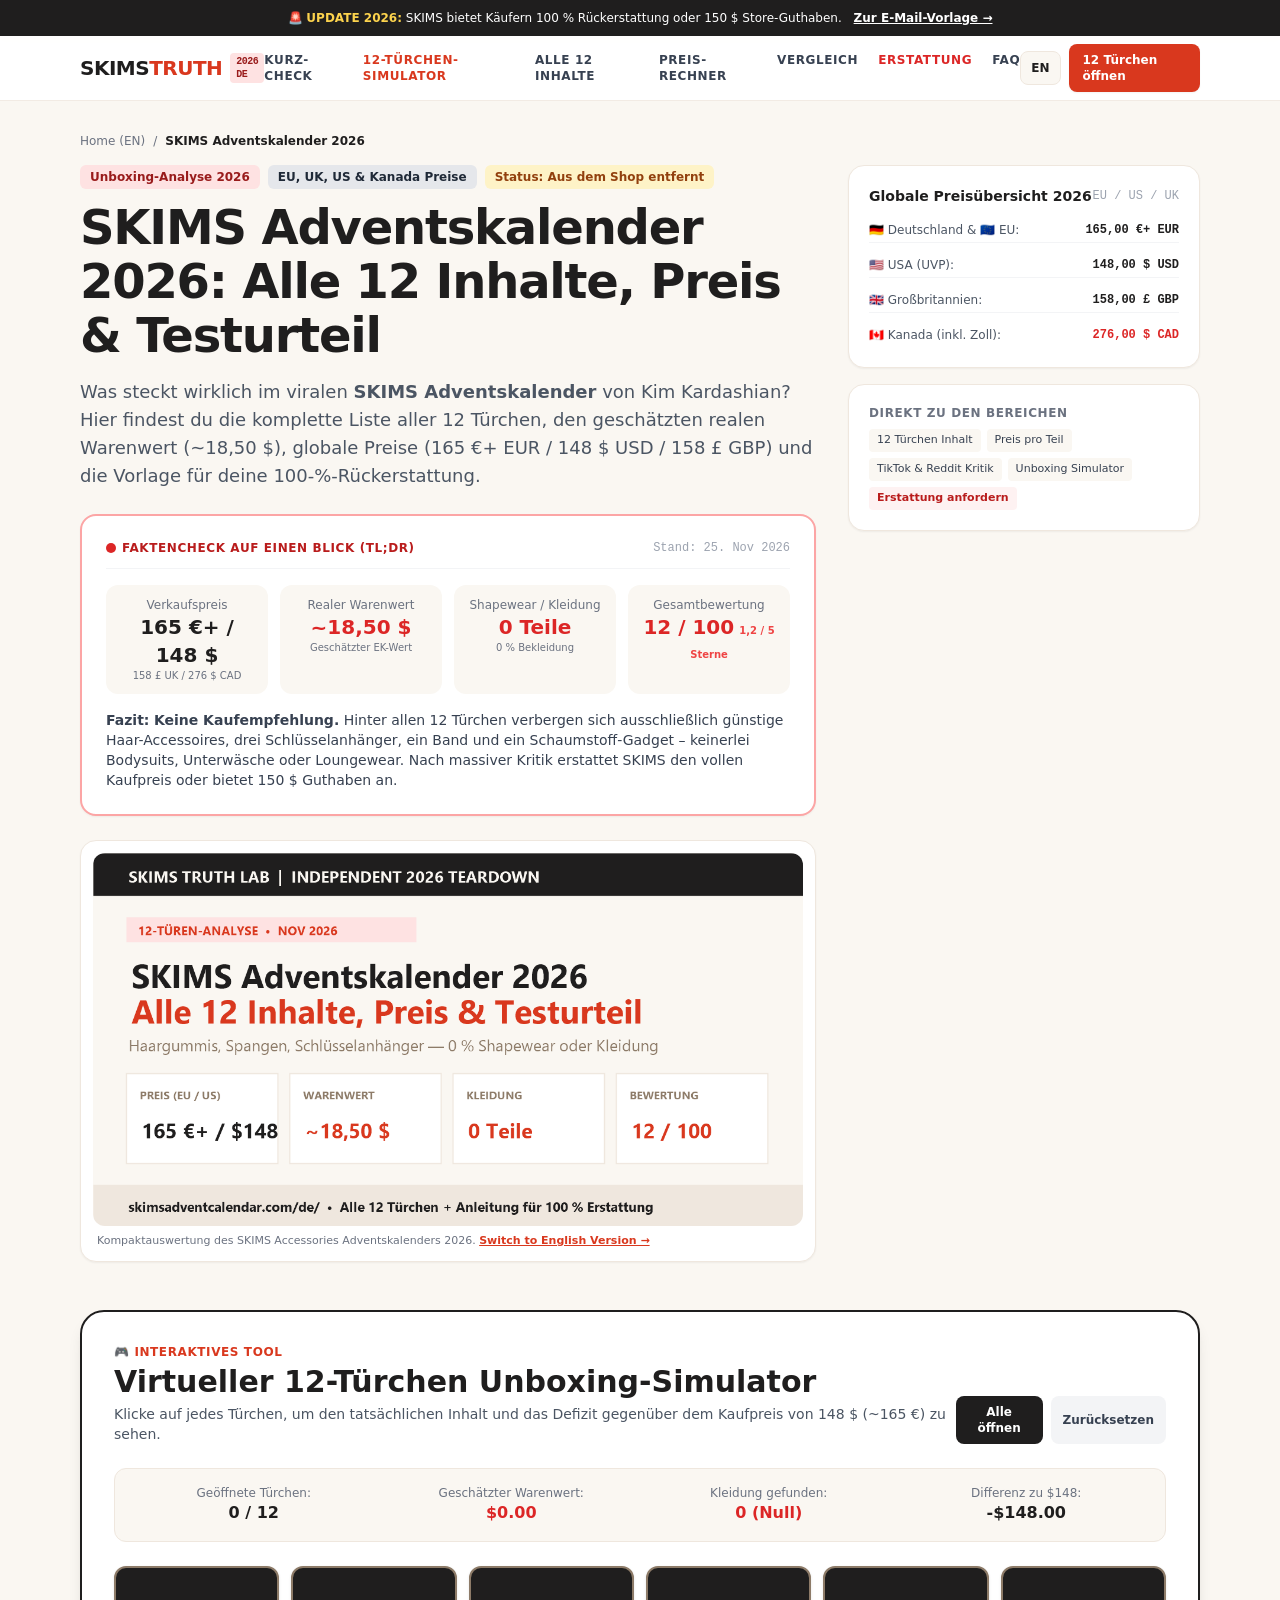
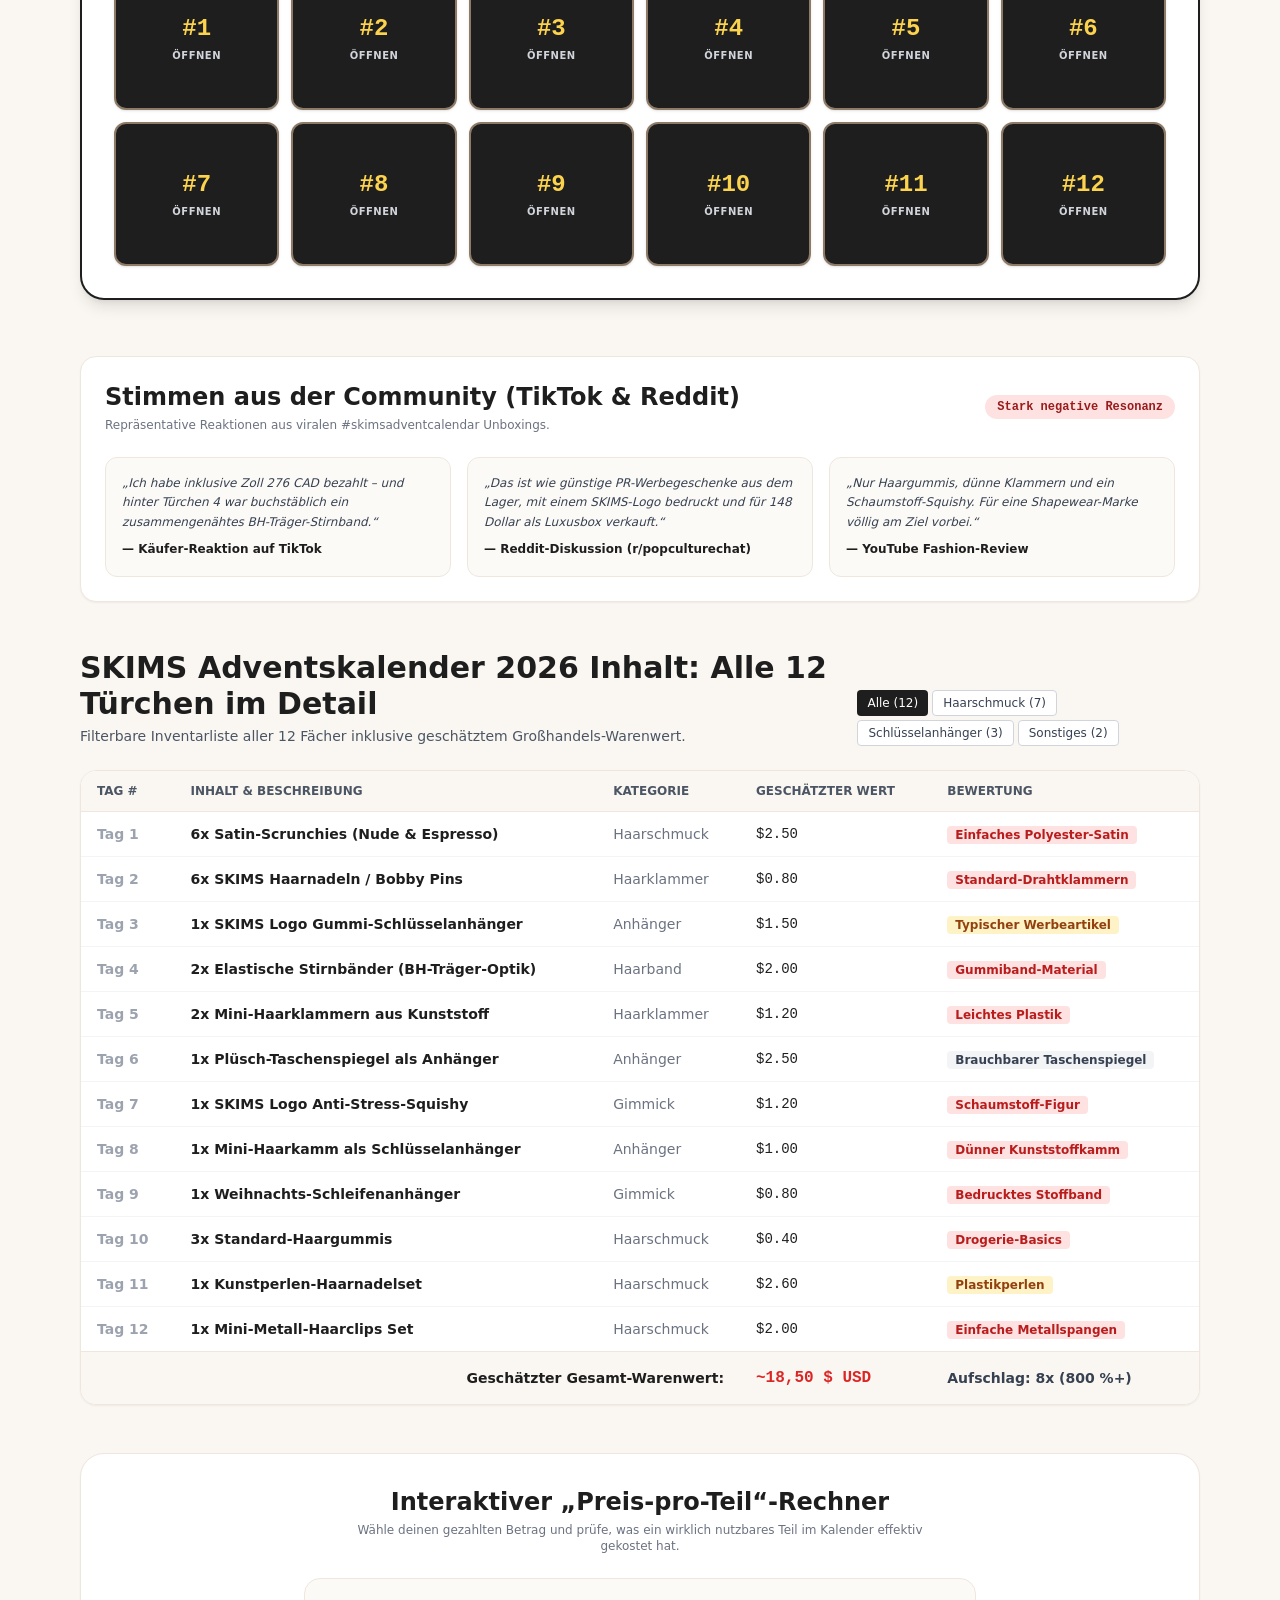
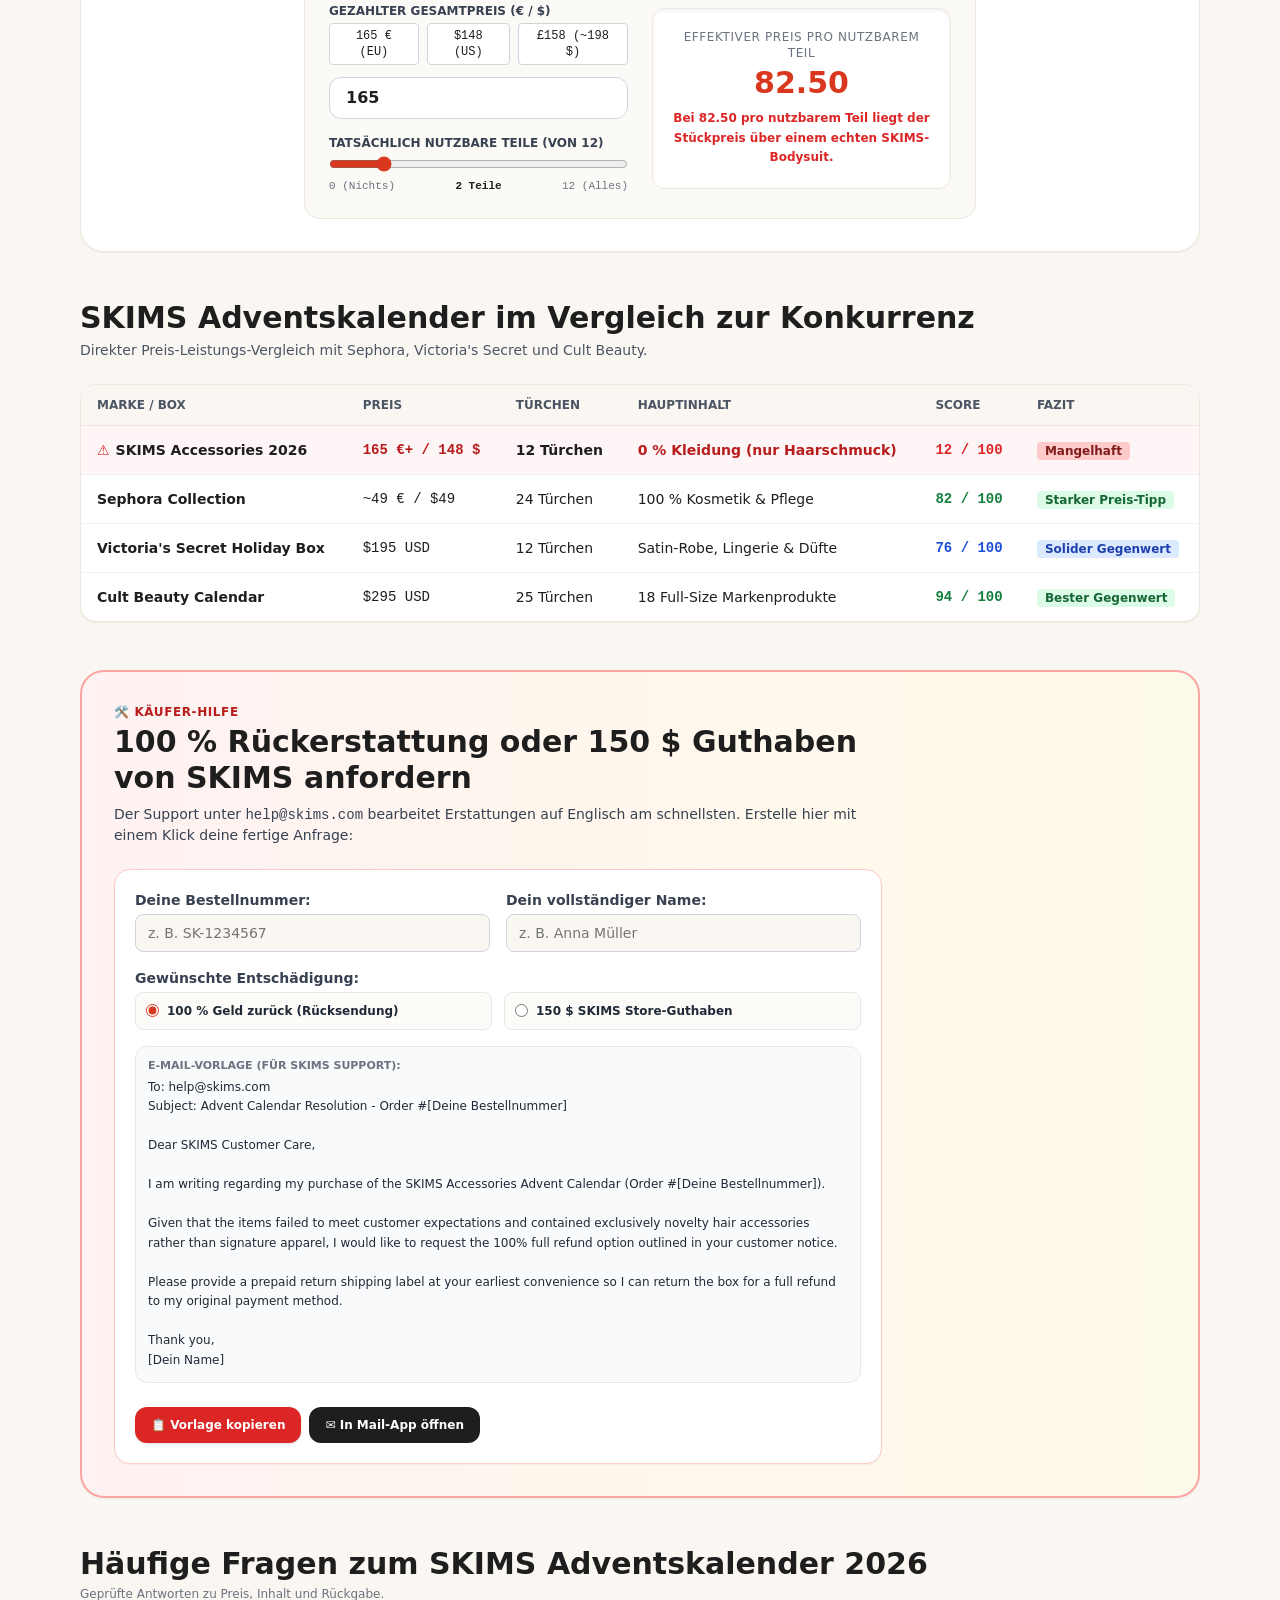
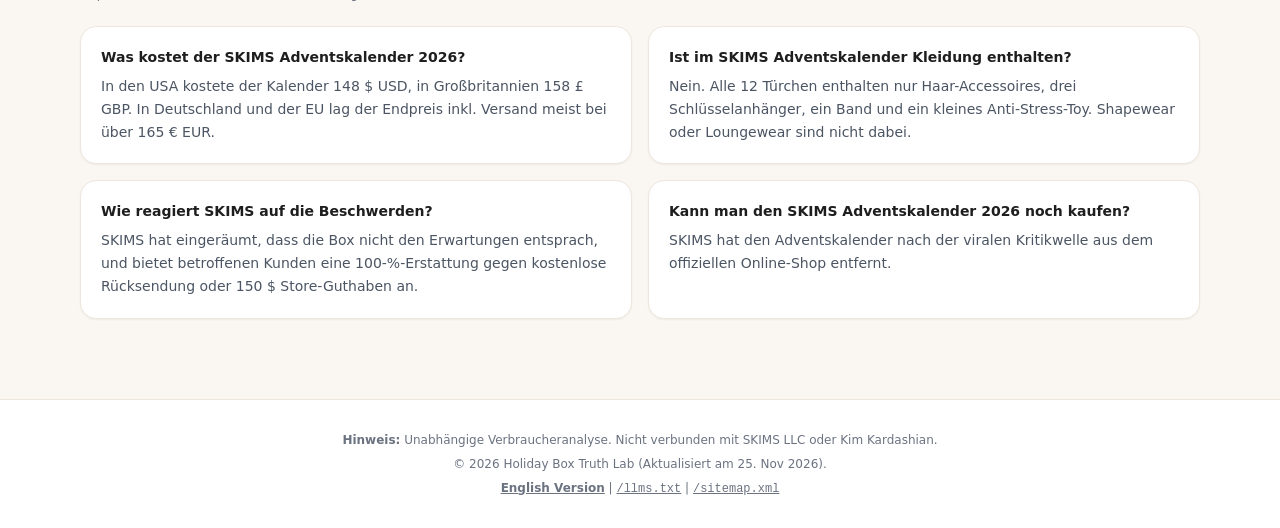
==== de/index.html @ 1bcecde4 "SEO & GEO optimization: add 2026 CTR title, German /de/ page, static CSS and schema" ====
<!DOCTYPE html>
<html lang="de" class="scroll-smooth">
<head>
  <meta charset="UTF-8">
  <meta name="viewport" content="width=device-width, initial-scale=1.0">

  <!-- Analytics Tracking Script (pvuv.ai) -->
  <script defer src="https://www.pvuv.ai/f.js"
          data-site="Tq3h7T8z"
          data-api="https://in.pvuv.ai"></script>

  <!-- Primary Title Optimized for German Queries (skims adventskalender 2026) -->
  <title>SKIMS Adventskalender 2026: Alle 12 Inhalte, Preis &amp; Test</title>

  <!-- SEO Meta Tags (<160 chars) -->
  <meta name="description" content="Was steckt im SKIMS Adventskalender 2026? Alle 12 Türchen im Check (~18,50 $ Warenwert vs. 165 €+ / 148 $ Preis), Kritik-Überblick &amp; Erstattungs-Vorlage.">
  <meta name="keywords" content="SKIMS Adventskalender, SKIMS Adventskalender 2026, SKIMS Advent Kalender, SKIMS Adventskalender Inhalt, SKIMS Adventskalender Preis, SKIMS Adventskalender Bewertung, SKIMS Adventskalender Rückerstattung">
  <meta name="author" content="Holiday Box Truth Lab">
  <link rel="canonical" href="https://www.skimsadventcalendar.com/de/">
  <link rel="alternate" hreflang="de" href="https://www.skimsadventcalendar.com/de/">
  <link rel="alternate" hreflang="en" href="https://www.skimsadventcalendar.com/">
  <link rel="alternate" hreflang="x-default" href="https://www.skimsadventcalendar.com/">

  <!-- Favicon Declaration -->
  <link rel="icon" type="image/svg+xml" href="data:image/svg+xml,<svg xmlns='http://www.w3.org/2000/svg' viewBox='0 0 100 100'><rect width='100' height='100' rx='22' fill='%231F1E1E'/><text x='50%' y='55%' dominant-baseline='middle' text-anchor='middle' font-family='system-ui,-apple-system,sans-serif' font-size='52' font-weight='900' fill='%23FAF7F2'>S</text></svg>">
  <link rel="alternate icon" href="/favicon.ico">

  <!-- Open Graph & Social Cards -->
  <meta property="og:type" content="article">
  <meta property="og:locale" content="de_DE">
  <meta property="og:title" content="SKIMS Adventskalender 2026: Alle 12 Inhalte, Preis &amp; Test">
  <meta property="og:description" content="Alle 12 Türchen im Überblick (~18,50 $ Warenwert vs. 165 €+ Preis), warum es 0 % Shapewear gibt und wie du 100 % Erstattung beantragst.">
  <meta property="og:image" content="https://www.skimsadventcalendar.com/assets/skims-adventskalender-2026-uebersicht.png">
  <meta property="og:image:width" content="1200">
  <meta property="og:image:height" content="630">
  <meta property="og:image:alt" content="SKIMS Adventskalender 2026 Übersicht mit allen 12 Inhalten, Preis und Testurteil">
  <meta property="og:url" content="https://www.skimsadventcalendar.com/de/">
  <meta name="twitter:card" content="summary_large_image">
  <meta name="twitter:title" content="SKIMS Adventskalender 2026: Alle 12 Inhalte, Preis &amp; Test">
  <meta name="twitter:description" content="Alle 12 Türchen enthüllt: 0 Teile Kleidung, ~18,50 $ Warenwert &amp; E-Mail-Vorlage für Erstattung.">
  <meta name="twitter:image" content="https://www.skimsadventcalendar.com/assets/skims-adventskalender-2026-uebersicht.png">

  <!-- Zero-Dependency Static Stylesheet -->
  <link rel="stylesheet" href="/styles.css">

  <!-- Schema.org JSON-LD Structured Data (German) -->
  <script type="application/ld+json">
  {
    "@context": "https://schema.org",
    "@graph": [
      {
        "@type": "WebSite",
        "@id": "https://www.skimsadventcalendar.com/de/#website",
        "url": "https://www.skimsadventcalendar.com/de/",
        "name": "SKIMS Adventskalender 2026 Truth Lab",
        "inLanguage": "de"
      },
      {
        "@type": "BreadcrumbList",
        "@id": "https://www.skimsadventcalendar.com/de/#breadcrumb",
        "itemListElement": [
          {
            "@type": "ListItem",
            "position": 1,
            "name": "Startseite (EN)",
            "item": "https://www.skimsadventcalendar.com/"
          },
          {
            "@type": "ListItem",
            "position": 2,
            "name": "SKIMS Adventskalender 2026"
          }
        ]
      },
      {
        "@type": "Review",
        "@id": "https://www.skimsadventcalendar.com/de/#review",
        "name": "SKIMS Adventskalender 2026 Test: Alle 12 Inhalte und Preise",
        "url": "https://www.skimsadventcalendar.com/de/",
        "inLanguage": "de",
        "datePublished": "2026-11-25",
        "dateModified": "2026-11-25",
        "author": {
          "@type": "Organization",
          "name": "Holiday Box Truth Lab"
        },
        "publisher": {
          "@type": "Organization",
          "name": "Holiday Box Truth Lab"
        },
        "reviewBody": "Der SKIMS Accessories Adventskalender 2026 kostet 165 €+ in Europa (148 $ USD / 158 £ GBP), enthält hinter 12 Türchen jedoch ausschließlich Haargummis, Haarklammern, Schlüsselanhänger und ein Schaumstoff-Gadget mit geschätztem Warenwert von rund 18,50 $. Kleidung oder Shapewear sind nicht enthalten.",
        "reviewRating": {
          "@type": "Rating",
          "ratingValue": "1.2",
          "bestRating": "5",
          "worstRating": "1"
        },
        "itemReviewed": {
          "@type": "Product",
          "name": "SKIMS Holiday Accessories Adventskalender 2026",
          "image": "https://www.skimsadventcalendar.com/assets/skims-adventskalender-2026-uebersicht.png",
          "description": "12-Tage-Adventskalender mit SKIMS Haar-Accessoires, Schlüsselanhängern und Kleinartikeln.",
          "brand": {
            "@type": "Brand",
            "name": "SKIMS"
          }
        },
        "positiveNotes": {
          "@type": "ItemList",
          "itemListElement": [
            { "@type": "ListItem", "position": 1, "name": "Schlichtes SKIMS-Design der Geschenkbox" },
            { "@type": "ListItem", "position": 2, "name": "Kundenservice bietet nach Kritik 100 % Erstattung oder 150 $ Guthaben" }
          ]
        },
        "negativeNotes": {
          "@type": "ItemList",
          "itemListElement": [
            { "@type": "ListItem", "position": 1, "name": "0 Teile Shapewear, Bodysuits oder Loungewear enthalten" },
            { "@type": "ListItem", "position": 2, "name": "Sehr niedriger Warenwert (~18,50 $) im Vergleich zum Preis von 165 €+ / 148 $" }
          ]
        }
      },
      {
        "@type": "FAQPage",
        "mainEntity": [
          {
            "@type": "Question",
            "name": "Was kostet der SKIMS Adventskalender 2026 in Deutschland und Europa?",
            "acceptedAnswer": {
              "@type": "Answer",
              "text": "Der SKIMS Adventskalender kostet in den USA 148 $ USD und in Großbritannien 158 £ GBP. Für Käufer in Deutschland, Österreich und der EU lag der Gesamtpreis inklusive Umrechnung, Versand und Abgaben bei über 165 € EUR."
            }
          },
          {
            "@type": "Question",
            "name": "Was ist im SKIMS Adventskalender 2026 enthalten?",
            "acceptedAnswer": {
              "@type": "Answer",
              "text": "Hinter den 12 Türchen befinden sich 6 Satin-Scrunchies, 6 Haarnadeln, 3 Haargummis, 2 Mini-Haarklammern, 2 elastische Stirnbänder, 3 Schlüsselanhänger (Logo, Kamm, Spiegel), 1 Anti-Stress-Figur, 1 Geschenkband-Anhänger, 1 Perlen-Haarnadelset und 1 Metall-Clip-Set. Kleidung ist nicht enthalten."
            }
          },
          {
            "@type": "Question",
            "name": "Wie hat SKIMS auf die Kritik am Adventskalender reagiert?",
            "acceptedAnswer": {
              "@type": "Answer",
              "text": "Nach heftiger Kritik auf TikTok und Reddit bot der SKIMS-Kundenservice Käufern wahlweise eine vollständige Geld-zurück-Erstattung gegen kostenlose Rücksendung oder einen Store-Gutschein über 150 $ an."
            }
          },
          {
            "@type": "Question",
            "name": "Warum wurde der SKIMS Adventskalender aus dem Shop entfernt?",
            "acceptedAnswer": {
              "@type": "Answer",
              "text": "SKIMS hat den Accessories Adventskalender 2026 nach den negativen Unboxing-Videos und vielen Rücksendeanfragen still aus dem Online-Store genommen."
            }
          }
        ]
      }
    ]
  }
  </script>
</head>
<body class="bg-brand-cream text-brand-charcoal font-sans antialiased selection:bg-brand-nude">

  <!-- Combined Sticky Header Wrapper -->
  <div class="sticky top-0 z-50">
    <aside class="bg-brand-charcoal text-white text-xs py-2.5 px-4 text-center font-medium shadow-md">
      🚨 <strong class="text-amber-300">UPDATE 2026:</strong> SKIMS bietet Käufern 100 % Rückerstattung oder 150 $ Store-Guthaben.
      <a href="#refund-center" class="underline ml-2 text-white hover:text-amber-200 font-bold">Zur E-Mail-Vorlage &rarr;</a>
    </aside>

    <header class="border-b border-brand-nude/80 bg-white/95 backdrop-blur">
      <div class="max-w-6xl mx-auto px-4 h-16 flex items-center justify-between">
        <div class="flex items-center space-x-3">
          <a href="/de/" class="text-xl font-black tracking-tight text-brand-charcoal flex items-center">
            SKIMS<span class="text-brand-accent">TRUTH</span>
            <span class="ml-2 text-[10px] bg-red-100 text-red-800 font-mono font-bold px-1.5 py-0.5 rounded uppercase">2026 DE</span>
          </a>
        </div>

        <nav class="hidden lg:flex space-x-5 text-xs uppercase tracking-wider font-bold text-gray-700">
          <a href="#tldr-summary" class="hover:text-brand-accent transition">Kurz-Check</a>
          <a href="#unboxing-sim" class="hover:text-brand-accent transition text-brand-accent">12-Türchen-Simulator</a>
          <a href="#contents-breakdown" class="hover:text-brand-accent transition">Alle 12 Inhalte</a>
          <a href="#calculator" class="hover:text-brand-accent transition">Preis-Rechner</a>
          <a href="#comparison" class="hover:text-brand-accent transition">Vergleich</a>
          <a href="#refund-center" class="hover:text-brand-accent transition font-extrabold text-red-600">Erstattung</a>
          <a href="#faq" class="hover:text-brand-accent transition">FAQ</a>
        </nav>

        <div class="flex items-center space-x-2">
          <a href="/" hreflang="en" class="bg-brand-cream border border-brand-nude text-brand-charcoal px-2.5 py-2 rounded-lg text-xs font-bold hover:bg-brand-nude transition" title="English Version">
            EN
          </a>
          <a href="#unboxing-sim" class="bg-brand-accent text-white px-3.5 py-2 rounded-lg text-xs font-bold hover:bg-red-700 transition shadow-sm">
            12 Türchen öffnen
          </a>
        </div>
      </div>
    </header>
  </div>

  <main class="max-w-6xl mx-auto px-4 py-8">

    <!-- Breadcrumb -->
    <nav aria-label="Breadcrumb" class="text-xs text-gray-500 mb-4 flex items-center space-x-2">
      <a href="https://www.skimsadventcalendar.com/" class="hover:underline">Home (EN)</a>
      <span>/</span>
      <span class="text-brand-charcoal font-semibold">SKIMS Adventskalender 2026</span>
    </nav>

    <!-- Hero Section -->
    <div class="grid grid-cols-1 lg:grid-cols-12 gap-8 items-start mb-12">
      <div class="lg:col-span-8">

        <div class="flex flex-wrap gap-2 mb-3">
          <span class="bg-red-100 text-red-800 text-xs font-bold px-2.5 py-1 rounded-md">Unboxing-Analyse 2026</span>
          <span class="bg-gray-200 text-gray-800 text-xs font-semibold px-2.5 py-1 rounded-md">EU, UK, US &amp; Kanada Preise</span>
          <span class="bg-amber-100 text-amber-800 text-xs font-semibold px-2.5 py-1 rounded-md">Status: Aus dem Shop entfernt</span>
        </div>

        <h1 class="text-3xl md:text-5xl font-extrabold tracking-tight text-brand-charcoal leading-tight mb-4">
          SKIMS Adventskalender 2026: Alle 12 Inhalte, Preis &amp; Testurteil
        </h1>
        <p class="text-base md:text-lg text-gray-600 leading-relaxed mb-6">
          Was steckt wirklich im viralen <strong>SKIMS Adventskalender</strong> von Kim Kardashian? Hier findest du die komplette Liste aller 12 Türchen, den geschätzten realen Warenwert (~18,50 $), globale Preise (165 €+ EUR / 148 $ USD / 158 £ GBP) und die Vorlage für deine 100-%-Rückerstattung.
        </p>

        <!-- Direct Answer Block -->
        <section id="tldr-summary" class="bg-white border-2 border-red-300 rounded-2xl p-6 shadow-sm mb-6">
          <div class="flex items-center justify-between border-b border-gray-100 pb-3 mb-4">
            <h2 class="text-xs font-black uppercase tracking-wider text-red-700 flex items-center gap-1.5">
              <span class="w-2.5 h-2.5 rounded-full bg-red-600 animate-pulse"></span>
              Faktencheck auf einen Blick (TL;DR)
            </h2>
            <span class="text-xs text-gray-400 font-mono">Stand: 25. Nov 2026</span>
          </div>

          <div class="grid grid-cols-2 sm:grid-cols-4 gap-3 text-center mb-4">
            <div class="p-3 bg-brand-cream rounded-xl">
              <span class="text-xs text-gray-500 block">Verkaufspreis</span>
              <span class="text-lg md:text-xl font-extrabold text-brand-charcoal">165 €+ / 148 $</span>
              <span class="text-[10px] text-gray-500 block">158 £ UK / 276 $ CAD</span>
            </div>
            <div class="p-3 bg-brand-cream rounded-xl">
              <span class="text-xs text-gray-500 block">Realer Warenwert</span>
              <span class="text-lg md:text-xl font-extrabold text-red-600">~18,50 $</span>
              <span class="text-[10px] text-gray-500 block">Geschätzter EK-Wert</span>
            </div>
            <div class="p-3 bg-brand-cream rounded-xl">
              <span class="text-xs text-gray-500 block">Shapewear / Kleidung</span>
              <span class="text-lg md:text-xl font-extrabold text-red-600">0 Teile</span>
              <span class="text-[10px] text-gray-500 block">0 % Bekleidung</span>
            </div>
            <div class="p-3 bg-brand-cream rounded-xl">
              <span class="text-xs text-gray-500 block">Gesamtbewertung</span>
              <span class="text-lg md:text-xl font-extrabold text-red-600">12 / 100</span>
              <span class="text-[10px] text-red-500 font-bold">1,2 / 5 Sterne</span>
            </div>
          </div>

          <p class="text-xs md:text-sm text-gray-700 leading-normal">
            <strong>Fazit:</strong> <strong>Keine Kaufempfehlung.</strong> Hinter allen 12 Türchen verbergen sich ausschließlich günstige Haar-Accessoires, drei Schlüsselanhänger, ein Band und ein Schaumstoff-Gadget – keinerlei Bodysuits, Unterwäsche oder Loungewear. Nach massiver Kritik erstattet SKIMS den vollen Kaufpreis oder bietet 150 $ Guthaben an.
          </p>
        </section>

        <!-- Original Visual Infographic -->
        <figure class="bg-white border border-brand-nude rounded-2xl p-3 shadow-sm">
          <img src="/assets/skims-adventskalender-2026-uebersicht.png"
               width="1200"
               height="630"
               alt="SKIMS Adventskalender 2026 Übersicht: 165 Euro Preis vs 18,50 Dollar Warenwert und 0 Teile Kleidung"
               class="w-full rounded-xl">
          <figcaption class="text-[11px] text-gray-500 mt-2 px-1">
            Kompaktauswertung des SKIMS Accessories Adventskalenders 2026. <a href="/" class="underline font-semibold text-brand-accent">Switch to English Version &rarr;</a>
          </figcaption>
        </figure>
      </div>

      <!-- Sidebar -->
      <aside class="lg:col-span-4 space-y-4">
        <div class="bg-white border border-brand-nude rounded-2xl p-5 shadow-sm">
          <h3 class="font-bold text-sm text-brand-charcoal mb-3 flex items-center justify-between">
            <span>Globale Preisübersicht 2026</span>
            <span class="text-xs font-normal text-gray-400 font-mono">EU / US / UK</span>
          </h3>
          <ul class="text-xs space-y-2.5">
            <li class="flex justify-between items-center py-1 border-b border-gray-100">
              <span class="text-gray-600">🇩🇪 Deutschland &amp; 🇪🇺 EU:</span>
              <span class="font-bold font-mono text-brand-charcoal">165,00 €+ EUR</span>
            </li>
            <li class="flex justify-between items-center py-1 border-b border-gray-100">
              <span class="text-gray-600">🇺🇸 USA (UVP):</span>
              <span class="font-bold font-mono text-brand-charcoal">148,00 $ USD</span>
            </li>
            <li class="flex justify-between items-center py-1 border-b border-gray-100">
              <span class="text-gray-600">🇬🇧 Großbritannien:</span>
              <span class="font-bold font-mono text-brand-charcoal">158,00 £ GBP</span>
            </li>
            <li class="flex justify-between items-center py-1">
              <span class="text-gray-600">🇨🇦 Kanada (inkl. Zoll):</span>
              <span class="font-bold font-mono text-red-600">276,00 $ CAD</span>
            </li>
          </ul>
        </div>

        <div class="bg-white border border-brand-nude rounded-2xl p-5 shadow-sm">
          <h3 class="font-bold text-xs uppercase tracking-wider text-gray-500 mb-2">Direkt zu den Bereichen</h3>
          <div class="flex flex-wrap gap-1.5 text-[11px]">
            <a href="#contents-breakdown" class="bg-brand-cream hover:bg-brand-nude px-2 py-1 rounded text-gray-700 transition">12 Türchen Inhalt</a>
            <a href="#calculator" class="bg-brand-cream hover:bg-brand-nude px-2 py-1 rounded text-gray-700 transition">Preis pro Teil</a>
            <a href="#what-people-say" class="bg-brand-cream hover:bg-brand-nude px-2 py-1 rounded text-gray-700 transition">TikTok &amp; Reddit Kritik</a>
            <a href="#unboxing-sim" class="bg-brand-cream hover:bg-brand-nude px-2 py-1 rounded text-gray-700 transition">Unboxing Simulator</a>
            <a href="#refund-center" class="bg-red-50 text-red-700 hover:bg-red-100 px-2 py-1 rounded font-semibold transition">Erstattung anfordern</a>
          </div>
        </div>
      </aside>
    </div>

    <!-- Interactive Simulator -->
    <section id="unboxing-sim" class="bg-white border-2 border-brand-charcoal rounded-3xl p-6 md:p-8 mb-14 shadow-lg">
      <div class="flex flex-col md:flex-row md:items-end justify-between mb-6">
        <div>
          <span class="text-xs font-extrabold uppercase tracking-wider text-brand-accent block mb-1">🎮 Interaktives Tool</span>
          <h2 class="text-2xl md:text-3xl font-extrabold text-brand-charcoal">
            Virtueller 12-Türchen Unboxing-Simulator
          </h2>
          <p class="text-xs md:text-sm text-gray-600 mt-1">
            Klicke auf jedes Türchen, um den tatsächlichen Inhalt und das Defizit gegenüber dem Kaufpreis von 148 $ (~165 €) zu sehen.
          </p>
        </div>
        <div class="mt-4 md:mt-0 flex gap-2">
          <button type="button" onclick="openAllDoors()" class="bg-brand-charcoal hover:bg-black text-white text-xs font-bold px-3 py-2 rounded-lg transition">
            Alle öffnen
          </button>
          <button type="button" onclick="resetDoors()" class="bg-gray-100 hover:bg-gray-200 text-gray-700 text-xs font-bold px-3 py-2 rounded-lg transition">
            Zurücksetzen
          </button>
        </div>
      </div>

      <div class="grid grid-cols-2 sm:grid-cols-4 gap-3 bg-brand-cream p-4 rounded-xl border border-brand-nude mb-6 text-center text-xs">
        <div>
          <span class="text-gray-500 block">Geöffnete Türchen:</span>
          <span id="doorsCount" class="font-extrabold text-brand-charcoal text-base">0 / 12</span>
        </div>
        <div>
          <span class="text-gray-500 block">Geschätzter Warenwert:</span>
          <span id="revealedValue" class="font-extrabold text-red-600 text-base">$0.00</span>
        </div>
        <div>
          <span class="text-gray-500 block">Kleidung gefunden:</span>
          <span class="font-extrabold text-red-600 text-base">0 (Null)</span>
        </div>
        <div>
          <span class="text-gray-500 block">Differenz zu $148:</span>
          <span id="priceDeficit" class="font-extrabold text-brand-charcoal text-base">-$148.00</span>
        </div>
      </div>

      <div class="grid grid-cols-2 sm:grid-cols-3 md:grid-cols-4 lg:grid-cols-6 gap-3" id="doorsGrid"></div>
    </section>

    <!-- Social Buzz -->
    <section id="what-people-say" class="bg-white border border-brand-nude rounded-2xl p-6 mb-12 shadow-sm">
      <div class="flex flex-col sm:flex-row sm:items-center justify-between mb-6">
        <div>
          <h2 class="text-xl md:text-2xl font-extrabold text-brand-charcoal">
            Stimmen aus der Community (TikTok &amp; Reddit)
          </h2>
          <p class="text-xs text-gray-500 mt-1">Repräsentative Reaktionen aus viralen #skimsadventcalendar Unboxings.</p>
        </div>
        <span class="text-xs font-mono bg-red-100 text-red-800 font-bold px-3 py-1 rounded-full mt-2 sm:mt-0">Stark negative Resonanz</span>
      </div>

      <div class="grid grid-cols-1 md:grid-cols-3 gap-4">
        <blockquote class="bg-brand-cream/60 p-4 rounded-xl border border-brand-nude text-xs leading-relaxed">
          <p class="text-gray-700 italic mb-2">„Ich habe inklusive Zoll 276 CAD bezahlt – und hinter Türchen 4 war buchstäblich ein zusammengenähtes BH-Träger-Stirnband.“</p>
          <cite class="not-italic font-bold text-brand-charcoal block">— Käufer-Reaktion auf TikTok</cite>
        </blockquote>
        <blockquote class="bg-brand-cream/60 p-4 rounded-xl border border-brand-nude text-xs leading-relaxed">
          <p class="text-gray-700 italic mb-2">„Das ist wie günstige PR-Werbegeschenke aus dem Lager, mit einem SKIMS-Logo bedruckt und für 148 Dollar als Luxusbox verkauft.“</p>
          <cite class="not-italic font-bold text-brand-charcoal block">— Reddit-Diskussion (r/popculturechat)</cite>
        </blockquote>
        <blockquote class="bg-brand-cream/60 p-4 rounded-xl border border-brand-nude text-xs leading-relaxed">
          <p class="text-gray-700 italic mb-2">„Nur Haargummis, dünne Klammern und ein Schaumstoff-Squishy. Für eine Shapewear-Marke völlig am Ziel vorbei.“</p>
          <cite class="not-italic font-bold text-brand-charcoal block">— YouTube Fashion-Review</cite>
        </blockquote>
      </div>
    </section>

    <!-- Complete 12-Day Breakdown -->
    <section id="contents-breakdown" class="mb-12">
      <div class="flex flex-col md:flex-row md:items-end justify-between mb-6">
        <div>
          <h2 class="text-2xl md:text-3xl font-extrabold text-brand-charcoal">
            SKIMS Adventskalender 2026 Inhalt: Alle 12 Türchen im Detail
          </h2>
          <p class="text-sm text-gray-600 mt-1">
            Filterbare Inventarliste aller 12 Fächer inklusive geschätztem Großhandels-Warenwert.
          </p>
        </div>
        <div class="mt-4 md:mt-0 flex flex-wrap gap-1 text-xs">
          <button type="button" onclick="filterItems('all', this)" class="category-btn active bg-brand-charcoal text-white px-2.5 py-1 rounded">Alle (12)</button>
          <button type="button" onclick="filterItems('hair', this)" class="category-btn bg-white border border-gray-300 text-gray-700 px-2.5 py-1 rounded">Haarschmuck (7)</button>
          <button type="button" onclick="filterItems('keychain', this)" class="category-btn bg-white border border-gray-300 text-gray-700 px-2.5 py-1 rounded">Schlüsselanhänger (3)</button>
          <button type="button" onclick="filterItems('novelty', this)" class="category-btn bg-white border border-gray-300 text-gray-700 px-2.5 py-1 rounded">Sonstiges (2)</button>
        </div>
      </div>

      <div class="overflow-x-auto bg-white border border-brand-nude rounded-2xl shadow-sm">
        <table class="w-full text-left text-sm" id="contentsTable">
          <thead class="bg-brand-cream text-xs uppercase font-bold text-gray-600 border-b border-brand-nude">
            <tr>
              <th class="py-3 px-4">Tag #</th>
              <th class="py-3 px-4">Inhalt &amp; Beschreibung</th>
              <th class="py-3 px-4">Kategorie</th>
              <th class="py-3 px-4">Geschätzter Wert</th>
              <th class="py-3 px-4">Bewertung</th>
            </tr>
          </thead>
          <tbody class="divide-y divide-gray-100 text-xs md:text-sm" id="tableBody">
            <tr data-category="hair" class="hover:bg-gray-50/50">
              <td class="py-3 px-4 font-bold text-gray-400">Tag 1</td>
              <td class="py-3 px-4 font-semibold text-brand-charcoal">6x Satin-Scrunchies (Nude &amp; Espresso)</td>
              <td class="py-3 px-4 text-gray-500">Haarschmuck</td>
              <td class="py-3 px-4 font-mono font-medium">$2.50</td>
              <td class="py-3 px-4"><span class="bg-red-100 text-red-700 px-2 py-0.5 rounded text-xs font-semibold">Einfaches Polyester-Satin</span></td>
            </tr>
            <tr data-category="hair" class="hover:bg-gray-50/50">
              <td class="py-3 px-4 font-bold text-gray-400">Tag 2</td>
              <td class="py-3 px-4 font-semibold text-brand-charcoal">6x SKIMS Haarnadeln / Bobby Pins</td>
              <td class="py-3 px-4 text-gray-500">Haarklammer</td>
              <td class="py-3 px-4 font-mono font-medium">$0.80</td>
              <td class="py-3 px-4"><span class="bg-red-100 text-red-700 px-2 py-0.5 rounded text-xs font-semibold">Standard-Drahtklammern</span></td>
            </tr>
            <tr data-category="keychain" class="hover:bg-gray-50/50">
              <td class="py-3 px-4 font-bold text-gray-400">Tag 3</td>
              <td class="py-3 px-4 font-semibold text-brand-charcoal">1x SKIMS Logo Gummi-Schlüsselanhänger</td>
              <td class="py-3 px-4 text-gray-500">Anhänger</td>
              <td class="py-3 px-4 font-mono font-medium">$1.50</td>
              <td class="py-3 px-4"><span class="bg-amber-100 text-amber-800 px-2 py-0.5 rounded text-xs font-semibold">Typischer Werbeartikel</span></td>
            </tr>
            <tr data-category="hair" class="hover:bg-gray-50/50">
              <td class="py-3 px-4 font-bold text-gray-400">Tag 4</td>
              <td class="py-3 px-4 font-semibold text-brand-charcoal">2x Elastische Stirnbänder (BH-Träger-Optik)</td>
              <td class="py-3 px-4 text-gray-500">Haarband</td>
              <td class="py-3 px-4 font-mono font-medium">$2.00</td>
              <td class="py-3 px-4"><span class="bg-red-100 text-red-700 px-2 py-0.5 rounded text-xs font-semibold">Gummiband-Material</span></td>
            </tr>
            <tr data-category="hair" class="hover:bg-gray-50/50">
              <td class="py-3 px-4 font-bold text-gray-400">Tag 5</td>
              <td class="py-3 px-4 font-semibold text-brand-charcoal">2x Mini-Haarklammern aus Kunststoff</td>
              <td class="py-3 px-4 text-gray-500">Haarklammer</td>
              <td class="py-3 px-4 font-mono font-medium">$1.20</td>
              <td class="py-3 px-4"><span class="bg-red-100 text-red-700 px-2 py-0.5 rounded text-xs font-semibold">Leichtes Plastik</span></td>
            </tr>
            <tr data-category="keychain" class="hover:bg-gray-50/50">
              <td class="py-3 px-4 font-bold text-gray-400">Tag 6</td>
              <td class="py-3 px-4 font-semibold text-brand-charcoal">1x Plüsch-Taschenspiegel als Anhänger</td>
              <td class="py-3 px-4 text-gray-500">Anhänger</td>
              <td class="py-3 px-4 font-mono font-medium">$2.50</td>
              <td class="py-3 px-4"><span class="bg-gray-100 text-gray-700 px-2 py-0.5 rounded text-xs font-semibold">Brauchbarer Taschenspiegel</span></td>
            </tr>
            <tr data-category="novelty" class="hover:bg-gray-50/50">
              <td class="py-3 px-4 font-bold text-gray-400">Tag 7</td>
              <td class="py-3 px-4 font-semibold text-brand-charcoal">1x SKIMS Logo Anti-Stress-Squishy</td>
              <td class="py-3 px-4 text-gray-500">Gimmick</td>
              <td class="py-3 px-4 font-mono font-medium">$1.20</td>
              <td class="py-3 px-4"><span class="bg-red-100 text-red-700 px-2 py-0.5 rounded text-xs font-semibold">Schaumstoff-Figur</span></td>
            </tr>
            <tr data-category="keychain" class="hover:bg-gray-50/50">
              <td class="py-3 px-4 font-bold text-gray-400">Tag 8</td>
              <td class="py-3 px-4 font-semibold text-brand-charcoal">1x Mini-Haarkamm als Schlüsselanhänger</td>
              <td class="py-3 px-4 text-gray-500">Anhänger</td>
              <td class="py-3 px-4 font-mono font-medium">$1.00</td>
              <td class="py-3 px-4"><span class="bg-red-100 text-red-700 px-2 py-0.5 rounded text-xs font-semibold">Dünner Kunststoffkamm</span></td>
            </tr>
            <tr data-category="novelty" class="hover:bg-gray-50/50">
              <td class="py-3 px-4 font-bold text-gray-400">Tag 9</td>
              <td class="py-3 px-4 font-semibold text-brand-charcoal">1x Weihnachts-Schleifenanhänger</td>
              <td class="py-3 px-4 text-gray-500">Gimmick</td>
              <td class="py-3 px-4 font-mono font-medium">$0.80</td>
              <td class="py-3 px-4"><span class="bg-red-100 text-red-700 px-2 py-0.5 rounded text-xs font-semibold">Bedrucktes Stoffband</span></td>
            </tr>
            <tr data-category="hair" class="hover:bg-gray-50/50">
              <td class="py-3 px-4 font-bold text-gray-400">Tag 10</td>
              <td class="py-3 px-4 font-semibold text-brand-charcoal">3x Standard-Haargummis</td>
              <td class="py-3 px-4 text-gray-500">Haarschmuck</td>
              <td class="py-3 px-4 font-mono font-medium">$0.40</td>
              <td class="py-3 px-4"><span class="bg-red-100 text-red-700 px-2 py-0.5 rounded text-xs font-semibold">Drogerie-Basics</span></td>
            </tr>
            <tr data-category="hair" class="hover:bg-gray-50/50">
              <td class="py-3 px-4 font-bold text-gray-400">Tag 11</td>
              <td class="py-3 px-4 font-semibold text-brand-charcoal">1x Kunstperlen-Haarnadelset</td>
              <td class="py-3 px-4 text-gray-500">Haarschmuck</td>
              <td class="py-3 px-4 font-mono font-medium">$2.60</td>
              <td class="py-3 px-4"><span class="bg-amber-100 text-amber-800 px-2 py-0.5 rounded text-xs font-semibold">Plastikperlen</span></td>
            </tr>
            <tr data-category="hair" class="hover:bg-gray-50/50">
              <td class="py-3 px-4 font-bold text-gray-400">Tag 12</td>
              <td class="py-3 px-4 font-semibold text-brand-charcoal">1x Mini-Metall-Haarclips Set</td>
              <td class="py-3 px-4 text-gray-500">Haarschmuck</td>
              <td class="py-3 px-4 font-mono font-medium">$2.00</td>
              <td class="py-3 px-4"><span class="bg-red-100 text-red-700 px-2 py-0.5 rounded text-xs font-semibold">Einfache Metallspangen</span></td>
            </tr>
          </tbody>
          <tfoot class="bg-brand-cream font-bold border-t border-brand-nude text-xs md:text-sm">
            <tr>
              <td colspan="3" class="py-3.5 px-4 text-right">Geschätzter Gesamt-Warenwert:</td>
              <td class="py-3.5 px-4 font-mono text-red-600 font-extrabold text-base">~18,50 $ USD</td>
              <td class="py-3.5 px-4 text-gray-700">Aufschlag: <strong>8x (800 %+)</strong></td>
            </tr>
          </tfoot>
        </table>
      </div>
    </section>

    <!-- Interactive Calculator -->
    <section id="calculator" class="bg-white border border-brand-nude rounded-3xl p-6 md:p-8 mb-12 shadow-sm">
      <div class="max-w-xl mx-auto text-center mb-6">
        <h2 class="text-2xl font-extrabold text-brand-charcoal">
          Interaktiver „Preis-pro-Teil“-Rechner
        </h2>
        <p class="text-xs text-gray-500 mt-1">
          Wähle deinen gezahlten Betrag und prüfe, was ein wirklich nutzbares Teil im Kalender effektiv gekostet hat.
        </p>
      </div>

      <div class="max-w-2xl mx-auto bg-brand-cream/60 border border-brand-nude rounded-2xl p-6">
        <div class="grid grid-cols-1 md:grid-cols-2 gap-6 items-center">
          <div>
            <label for="inputPrice" class="block text-xs font-bold text-gray-700 uppercase mb-1">Gezahlter Gesamtpreis (€ / $)</label>
            <div class="flex gap-2 mb-3">
              <button type="button" onclick="setPrice(165)" class="text-xs bg-white border border-gray-300 px-2.5 py-1 rounded font-mono hover:bg-gray-100">165 € (EU)</button>
              <button type="button" onclick="setPrice(148)" class="text-xs bg-white border border-gray-300 px-2.5 py-1 rounded font-mono hover:bg-gray-100">$148 (US)</button>
              <button type="button" onclick="setPrice(198)" class="text-xs bg-white border border-gray-300 px-2.5 py-1 rounded font-mono hover:bg-gray-100">£158 (~198 $)</button>
            </div>
            <input type="number" id="inputPrice" value="165" class="w-full bg-white border border-gray-300 rounded-xl px-4 py-2 font-bold text-base text-brand-charcoal focus:outline-none focus:ring-2 focus:ring-brand-mocha">

            <label for="inputUsable" class="block text-xs font-bold text-gray-700 uppercase mt-4 mb-1">Tatsächlich nutzbare Teile (von 12)</label>
            <input type="range" id="inputUsable" min="0" max="12" value="2" class="w-full accent-brand-accent">
            <div class="flex justify-between text-[11px] text-gray-500 font-mono">
              <span>0 (Nichts)</span>
              <span id="usableDisplay" class="font-bold text-brand-charcoal">2 Teile</span>
              <span>12 (Alles)</span>
            </div>
          </div>

          <div class="bg-white rounded-xl p-5 border border-brand-nude shadow-inner text-center">
            <span class="text-xs text-gray-500 uppercase tracking-wider block mb-1">Effektiver Preis pro nutzbarem Teil</span>
            <div id="costPerItem" class="text-3xl font-black text-brand-accent mb-2">82.50</div>
            <p id="calcVerdict" class="text-xs text-red-600 font-semibold leading-relaxed">
              82,50 pro Haargummi ist teurer als ein regulärer SKIMS-Bodysuit im Direktkauf.
            </p>
          </div>
        </div>
      </div>
    </section>

    <!-- Comparison Matrix -->
    <section id="comparison" class="mb-12">
      <div class="mb-6">
        <h2 class="text-2xl md:text-3xl font-extrabold text-brand-charcoal">
          SKIMS Adventskalender im Vergleich zur Konkurrenz
        </h2>
        <p class="text-sm text-gray-600 mt-1">
          Direkter Preis-Leistungs-Vergleich mit Sephora, Victoria's Secret und Cult Beauty.
        </p>
      </div>

      <div class="overflow-x-auto bg-white border border-brand-nude rounded-2xl shadow-sm">
        <table class="w-full text-left text-xs md:text-sm">
          <thead class="bg-brand-cream uppercase text-xs font-bold text-gray-600 border-b border-brand-nude">
            <tr>
              <th class="py-3 px-4">Marke / Box</th>
              <th class="py-3 px-4">Preis</th>
              <th class="py-3 px-4">Türchen</th>
              <th class="py-3 px-4">Hauptinhalt</th>
              <th class="py-3 px-4">Score</th>
              <th class="py-3 px-4">Fazit</th>
            </tr>
          </thead>
          <tbody class="divide-y divide-gray-100">
            <tr class="bg-red-50/70 font-semibold">
              <td class="py-3.5 px-4 text-brand-charcoal font-bold flex items-center gap-1.5">
                <span class="text-red-600">⚠️</span> SKIMS Accessories 2026
              </td>
              <td class="py-3.5 px-4 font-mono text-red-700">165 €+ / 148 $</td>
              <td class="py-3.5 px-4">12 Türchen</td>
              <td class="py-3.5 px-4 text-red-700">0 % Kleidung (nur Haarschmuck)</td>
              <td class="py-3.5 px-4 font-mono font-black text-red-600">12 / 100</td>
              <td class="py-3.5 px-4"><span class="bg-red-200 text-red-900 px-2 py-0.5 rounded text-xs font-bold">Mangelhaft</span></td>
            </tr>
            <tr class="hover:bg-gray-50/50">
              <td class="py-3.5 px-4 font-semibold text-brand-charcoal">Sephora Collection</td>
              <td class="py-3.5 px-4 font-mono">~49 € / $49</td>
              <td class="py-3.5 px-4">24 Türchen</td>
              <td class="py-3.5 px-4">100 % Kosmetik &amp; Pflege</td>
              <td class="py-3.5 px-4 font-mono font-bold text-green-700">82 / 100</td>
              <td class="py-3.5 px-4"><span class="bg-green-100 text-green-800 px-2 py-0.5 rounded text-xs font-semibold">Starker Preis-Tipp</span></td>
            </tr>
            <tr class="hover:bg-gray-50/50">
              <td class="py-3.5 px-4 font-semibold text-brand-charcoal">Victoria's Secret Holiday Box</td>
              <td class="py-3.5 px-4 font-mono">$195 USD</td>
              <td class="py-3.5 px-4">12 Türchen</td>
              <td class="py-3.5 px-4">Satin-Robe, Lingerie &amp; Düfte</td>
              <td class="py-3.5 px-4 font-mono font-bold text-blue-700">76 / 100</td>
              <td class="py-3.5 px-4"><span class="bg-blue-100 text-blue-800 px-2 py-0.5 rounded text-xs font-semibold">Solider Gegenwert</span></td>
            </tr>
            <tr class="hover:bg-gray-50/50">
              <td class="py-3.5 px-4 font-semibold text-brand-charcoal">Cult Beauty Calendar</td>
              <td class="py-3.5 px-4 font-mono">$295 USD</td>
              <td class="py-3.5 px-4">25 Türchen</td>
              <td class="py-3.5 px-4">18 Full-Size Markenprodukte</td>
              <td class="py-3.5 px-4 font-mono font-bold text-green-700">94 / 100</td>
              <td class="py-3.5 px-4"><span class="bg-green-100 text-green-800 px-2 py-0.5 rounded text-xs font-bold">Bester Gegenwert</span></td>
            </tr>
          </tbody>
        </table>
      </div>
    </section>

    <!-- Refund Center -->
    <section id="refund-center" class="bg-gradient-to-r from-red-50 via-orange-50 to-amber-50 border-2 border-red-300 rounded-3xl p-6 md:p-8 mb-12 shadow-sm">
      <div class="max-w-3xl">
        <span class="text-xs font-black uppercase tracking-wider text-red-700 block mb-1">🛠️ Käufer-Hilfe</span>
        <h2 class="text-2xl md:text-3xl font-extrabold text-brand-charcoal mb-2">
          100 % Rückerstattung oder 150 $ Guthaben von SKIMS anfordern
        </h2>
        <p class="text-xs md:text-sm text-gray-700 mb-6">
          Der Support unter <code>help@skims.com</code> bearbeitet Erstattungen auf Englisch am schnellsten. Erstelle hier mit einem Klick deine fertige Anfrage:
        </p>

        <div class="bg-white p-5 rounded-2xl border border-red-200 shadow-sm space-y-4 text-xs md:text-sm">
          <div class="grid grid-cols-1 md:grid-cols-2 gap-4">
            <div>
              <label for="orderNum" class="block font-bold text-gray-700 mb-1">Deine Bestellnummer:</label>
              <input type="text" id="orderNum" placeholder="z. B. SK-1234567" class="w-full bg-brand-cream border border-gray-300 rounded-lg px-3 py-2 text-sm focus:outline-none focus:ring-2 focus:ring-brand-accent">
            </div>
            <div>
              <label for="customerName" class="block font-bold text-gray-700 mb-1">Dein vollständiger Name:</label>
              <input type="text" id="customerName" placeholder="z. B. Anna Müller" class="w-full bg-brand-cream border border-gray-300 rounded-lg px-3 py-2 text-sm focus:outline-none focus:ring-2 focus:ring-brand-accent">
            </div>
          </div>

          <div>
            <span class="block font-bold text-gray-700 mb-1">Gewünschte Entschädigung:</span>
            <div class="grid grid-cols-1 sm:grid-cols-2 gap-3">
              <label class="flex items-center gap-2 p-2.5 border rounded-lg cursor-pointer bg-brand-cream/50 hover:bg-brand-cream">
                <input type="radio" name="compChoice" value="refund" checked class="accent-brand-accent">
                <span class="text-xs font-semibold text-gray-800">100 % Geld zurück (Rücksendung)</span>
              </label>
              <label class="flex items-center gap-2 p-2.5 border rounded-lg cursor-pointer bg-brand-cream/50 hover:bg-brand-cream">
                <input type="radio" name="compChoice" value="credit" class="accent-brand-accent">
                <span class="text-xs font-semibold text-gray-800">150 $ SKIMS Store-Guthaben</span>
              </label>
            </div>
          </div>

          <div class="bg-gray-50 p-3 rounded-xl border border-gray-200">
            <span class="text-[11px] font-bold text-gray-500 uppercase block mb-1">E-Mail-Vorlage (für SKIMS Support):</span>
            <pre id="emailPreview" class="text-xs text-gray-800 whitespace-pre-wrap font-sans leading-relaxed"></pre>
          </div>

          <div class="flex flex-wrap gap-2 pt-2">
            <button type="button" onclick="copyEmailTemplate()" class="bg-red-600 hover:bg-red-700 text-white font-bold px-4 py-2.5 rounded-xl text-xs transition flex items-center gap-1.5 shadow">
              <span>📋 Vorlage kopieren</span>
            </button>
            <a id="mailtoLink" href="mailto:help@skims.com" class="bg-brand-charcoal hover:bg-black text-white font-bold px-4 py-2.5 rounded-xl text-xs transition flex items-center gap-1.5">
              <span>✉️ In Mail-App öffnen</span>
            </a>
          </div>
        </div>
      </div>
    </section>

    <!-- FAQ Section -->
    <section id="faq" class="mb-12">
      <div class="mb-6">
        <h2 class="text-2xl md:text-3xl font-extrabold text-brand-charcoal">
          Häufige Fragen zum SKIMS Adventskalender 2026
        </h2>
        <p class="text-xs text-gray-500 mt-1">Geprüfte Antworten zu Preis, Inhalt und Rückgabe.</p>
      </div>

      <div class="grid grid-cols-1 md:grid-cols-2 gap-4 text-xs md:text-sm">
        <div class="bg-white border border-brand-nude rounded-2xl p-5 shadow-sm">
          <h3 class="font-bold text-brand-charcoal mb-2">Was kostet der SKIMS Adventskalender 2026?</h3>
          <p class="text-gray-600 leading-relaxed">
            In den USA kostete der Kalender 148 $ USD, in Großbritannien 158 £ GBP. In Deutschland und der EU lag der Endpreis inkl. Versand meist bei über 165 € EUR.
          </p>
        </div>

        <div class="bg-white border border-brand-nude rounded-2xl p-5 shadow-sm">
          <h3 class="font-bold text-brand-charcoal mb-2">Ist im SKIMS Adventskalender Kleidung enthalten?</h3>
          <p class="text-gray-600 leading-relaxed">
            Nein. Alle 12 Türchen enthalten nur Haar-Accessoires, drei Schlüsselanhänger, ein Band und ein kleines Anti-Stress-Toy. Shapewear oder Loungewear sind nicht dabei.
          </p>
        </div>

        <div class="bg-white border border-brand-nude rounded-2xl p-5 shadow-sm">
          <h3 class="font-bold text-brand-charcoal mb-2">Wie reagiert SKIMS auf die Beschwerden?</h3>
          <p class="text-gray-600 leading-relaxed">
            SKIMS hat eingeräumt, dass die Box nicht den Erwartungen entsprach, und bietet betroffenen Kunden eine 100-%-Erstattung gegen kostenlose Rücksendung oder 150 $ Store-Guthaben an.
          </p>
        </div>

        <div class="bg-white border border-brand-nude rounded-2xl p-5 shadow-sm">
          <h3 class="font-bold text-brand-charcoal mb-2">Kann man den SKIMS Adventskalender 2026 noch kaufen?</h3>
          <p class="text-gray-600 leading-relaxed">
            SKIMS hat den Adventskalender nach der viralen Kritikwelle aus dem offiziellen Online-Shop entfernt.
          </p>
        </div>
      </div>
    </section>

  </main>

  <!-- Toast Notification -->
  <div id="toast" class="fixed bottom-5 right-5 bg-brand-charcoal text-white text-xs px-4 py-3 rounded-xl shadow-2xl transform translate-y-20 opacity-0 transition duration-300 z-50 flex items-center gap-2">
    <span>✅</span> <span id="toastMsg">Vorlage in die Zwischenablage kopiert!</span>
  </div>

  <!-- Footer -->
  <footer class="bg-white border-t border-brand-nude py-8 text-center text-xs text-gray-500">
    <div class="max-w-6xl mx-auto px-4 space-y-2">
      <p><strong>Hinweis:</strong> Unabhängige Verbraucheranalyse. Nicht verbunden mit SKIMS LLC oder Kim Kardashian.</p>
      <p>&copy; 2026 Holiday Box Truth Lab (Aktualisiert am 25. Nov 2026).</p>
      <p>
        <a href="/" class="underline hover:text-brand-charcoal font-semibold">English Version</a> |
        <a href="/llms.txt" class="underline hover:text-brand-charcoal font-mono">/llms.txt</a> |
        <a href="/sitemap.xml" class="underline hover:text-brand-charcoal font-mono">/sitemap.xml</a>
      </p>
    </div>
  </footer>

  <script>
    const doorsData = [
      { day: 1, name: "6x Satin-Scrunchies", cost: 2.50, tag: "Polyester-Satin" },
      { day: 2, name: "6x SKIMS Haarnadeln", cost: 0.80, tag: "Drahtklammern" },
      { day: 3, name: "SKIMS Logo-Anhänger", cost: 1.50, tag: "Gummi-Anhänger" },
      { day: 4, name: "2x Stirnbänder", cost: 2.00, tag: "BH-Träger-Band" },
      { day: 5, name: "2x Mini-Haarklammern", cost: 1.20, tag: "Plastikclips" },
      { day: 6, name: "Plüsch-Spiegel-Anhänger", cost: 2.50, tag: "Taschenspiegel" },
      { day: 7, name: "SKIMS Squishy-Figur", cost: 1.20, tag: "Schaumstoff-Toy" },
      { day: 8, name: "Mini-Kamm-Anhänger", cost: 1.00, tag: "Plastikkamm" },
      { day: 9, name: "Geschenkband-Anhänger", cost: 0.80, tag: "Stoffband" },
      { day: 10, name: "3x Haargummis", cost: 0.40, tag: "Standard-Elastik" },
      { day: 11, name: "Kunstperlen-Nadeln", cost: 2.60, tag: "Plastikperlen" },
      { day: 12, name: "Metall-Clip-Set", cost: 2.00, tag: "Metallspangen" }
    ];

    let openedDoors = new Set();
    const doorsGrid = document.getElementById('doorsGrid');

    function renderDoors() {
      doorsGrid.innerHTML = doorsData.map(item => `
        <div class="door-card h-36 cursor-pointer select-none ${openedDoors.has(item.day) ? 'opened' : ''}" onclick="toggleDoor(${item.day})">
          <div class="door-inner w-full h-full relative">
            <div class="door-front absolute inset-0 bg-brand-charcoal text-brand-cream border-2 border-brand-mocha rounded-xl flex flex-col items-center justify-center p-2 shadow hover:bg-black transition">
              <span class="text-2xl font-black font-mono text-amber-300">#${item.day}</span>
              <span class="text-[10px] uppercase font-bold tracking-wider text-gray-300 mt-1">Öffnen</span>
            </div>
            <div class="door-back absolute inset-0 bg-white border-2 border-red-200 rounded-xl p-2.5 flex flex-col justify-between text-left shadow-inner">
              <div>
                <span class="text-[9px] font-bold uppercase bg-red-100 text-red-700 px-1.5 py-0.5 rounded font-mono">Tag ${item.day}</span>
                <h4 class="text-xs font-extrabold text-brand-charcoal line-clamp-2 mt-1">${item.name}</h4>
              </div>
              <div>
                <span class="text-[10px] text-gray-400 block">Wert ca.: <strong class="text-red-600 font-mono">$${item.cost.toFixed(2)}</strong></span>
                <span class="text-[9px] text-gray-500 font-medium block truncate">${item.tag}</span>
              </div>
            </div>
          </div>
        </div>
      `).join('');
      updateUnboxStats();
    }

    function toggleDoor(day) {
      if (openedDoors.has(day)) openedDoors.delete(day);
      else openedDoors.add(day);
      renderDoors();
    }

    function openAllDoors() {
      doorsData.forEach(d => openedDoors.add(d.day));
      renderDoors();
    }

    function resetDoors() {
      openedDoors.clear();
      renderDoors();
    }

    function updateUnboxStats() {
      const count = openedDoors.size;
      let totalRevealed = 0;
      openedDoors.forEach(day => {
        const item = doorsData.find(d => d.day === day);
        if (item) totalRevealed += item.cost;
      });
      document.getElementById('doorsCount').textContent = `${count} / 12`;
      document.getElementById('revealedValue').textContent = `$${totalRevealed.toFixed(2)}`;
      const deficit = totalRevealed - 148;
      document.getElementById('priceDeficit').textContent = `${deficit >= 0 ? '+' : '-'}$${Math.abs(deficit).toFixed(2)}`;
    }

    const priceInput = document.getElementById('inputPrice');
    const usableInput = document.getElementById('inputUsable');
    const usableDisplay = document.getElementById('usableDisplay');
    const costPerItem = document.getElementById('costPerItem');
    const calcVerdict = document.getElementById('calcVerdict');

    function setPrice(val) {
      priceInput.value = val;
      updateCalc();
    }

    function updateCalc() {
      const price = parseFloat(priceInput.value) || 0;
      const usable = parseInt(usableInput.value, 10) || 0;
      usableDisplay.textContent = `${usable} ${usable === 1 ? 'Teil' : 'Teile'}`;

      if (usable === 0) {
        costPerItem.textContent = "100% Verlust";
        calcVerdict.textContent = "Kein nutzbarer Gegenwert. Gesamter Verlust von " + price.toFixed(2) + ".";
      } else {
        const cost = price / usable;
        costPerItem.textContent = `${cost.toFixed(2)}`;
        if (cost > 40) {
          calcVerdict.textContent = `Bei ${cost.toFixed(2)} pro nutzbarem Teil liegt der Stückpreis über einem echten SKIMS-Bodysuit.`;
        } else if (cost > 15) {
          calcVerdict.textContent = "Deutlicher Aufpreis im Vergleich zu regulären Haar-Accessoires.";
        } else {
          calcVerdict.textContent = "Geringerer Stückpreis, aber weiterhin 0 % echte SKIMS-Kleidung enthalten.";
        }
      }
    }

    priceInput.addEventListener('input', updateCalc);
    usableInput.addEventListener('input', updateCalc);

    function filterItems(category, btn) {
      const buttons = document.querySelectorAll('.category-btn');
      buttons.forEach(b => {
        b.classList.remove('bg-brand-charcoal', 'text-white', 'active');
        b.classList.add('bg-white', 'text-gray-700');
      });
      if (btn) {
        btn.classList.remove('bg-white', 'text-gray-700');
        btn.classList.add('bg-brand-charcoal', 'text-white', 'active');
      }
      const rows = document.querySelectorAll('#tableBody tr');
      rows.forEach(row => {
        row.style.display = (category === 'all' || row.getAttribute('data-category') === category) ? '' : 'none';
      });
    }

    const orderNum = document.getElementById('orderNum');
    const customerName = document.getElementById('customerName');
    const emailPreview = document.getElementById('emailPreview');
    const mailtoLink = document.getElementById('mailtoLink');

    function updateEmail() {
      const order = orderNum.value.trim() || '[Deine Bestellnummer]';
      const name = customerName.value.trim() || '[Dein Name]';
      const comp = document.querySelector('input[name="compChoice"]:checked').value;

      let bodyText = "";
      if (comp === 'refund') {
        bodyText = `To: help@skims.com
Subject: Advent Calendar Resolution - Order #${order}

Dear SKIMS Customer Care,

I am writing regarding my purchase of the SKIMS Accessories Advent Calendar (Order #${order}).

Given that the items failed to meet customer expectations and contained exclusively novelty hair accessories rather than signature apparel, I would like to request the 100% full refund option outlined in your customer notice.

Please provide a prepaid return shipping label at your earliest convenience so I can return the box for a full refund to my original payment method.

Thank you,
${name}`;
      } else {
        bodyText = `To: help@skims.com
Subject: Advent Calendar Resolution - Order #${order}

Dear SKIMS Customer Care,

I am writing regarding my purchase of the SKIMS Accessories Advent Calendar (Order #${order}).

Following your customer notice regarding the calendar, I would like to opt for the $150 SKIMS digital store credit voucher.

Please confirm once the $150 credit has been applied to the account associated with Order #${order}.

Thank you,
${name}`;
      }

      emailPreview.textContent = bodyText;
      mailtoLink.href = `mailto:help@skims.com?subject=${encodeURIComponent("Advent Calendar Resolution - Order #" + order)}&body=${encodeURIComponent(bodyText)}`;
    }

    orderNum.addEventListener('input', updateEmail);
    customerName.addEventListener('input', updateEmail);
    document.querySelectorAll('input[name="compChoice"]').forEach(r => r.addEventListener('change', updateEmail));

    function copyEmailTemplate() {
      navigator.clipboard.writeText(emailPreview.textContent).then(() => {
        showToast("Vorlage in die Zwischenablage kopiert!");
      });
    }

    function showToast(msg) {
      const toast = document.getElementById('toast');
      document.getElementById('toastMsg').textContent = msg;
      toast.classList.remove('translate-y-20', 'opacity-0');
      setTimeout(() => {
        toast.classList.add('translate-y-20', 'opacity-0');
      }, 3000);
    }

    renderDoors();
    updateCalc();
    updateEmail();
  </script>
</body>
</html>
---- styles.css ----
/* Static Stylesheet for SKIMS Advent Calendar 2026 Truth Lab (Zero-Build Tailwind Utility Subset) */
*, ::before, ::after { box-sizing: border-box; border-width: 0; border-style: solid; border-color: #e5e7eb; }
html { line-height: 1.5; -webkit-text-size-adjust: 100%; font-family: ui-sans-serif, system-ui, -apple-system, BlinkMacSystemFont, "Segoe UI", Roboto, "Helvetica Neue", Arial, sans-serif; }
html.scroll-smooth { scroll-behavior: smooth; }
body { margin: 0; line-height: inherit; }
h1, h2, h3, h4, h5, h6 { font-size: inherit; font-weight: inherit; margin: 0; }
p, blockquote, pre, figure, dl, dd { margin: 0; }
ul, ol { list-style: none; margin: 0; padding: 0; }
a { color: inherit; text-decoration: inherit; }
button, input, select, textarea { font-family: inherit; font-size: 100%; line-height: inherit; color: inherit; margin: 0; padding: 0; }
button { background-color: transparent; background-image: none; cursor: pointer; }
table { text-indent: 0; border-color: inherit; border-collapse: collapse; }
img, svg { display: block; max-width: 100%; }
img { height: auto; }

/* Brand & Core Colors */
.bg-brand-cream { background-color: #FAF7F2; }
.bg-brand-cream\/50 { background-color: rgba(250, 247, 242, 0.5); }
.bg-brand-cream\/60 { background-color: rgba(250, 247, 242, 0.6); }
.bg-brand-cream\/80 { background-color: rgba(250, 247, 242, 0.8); }
.bg-brand-nude { background-color: #EFE7DE; }
.bg-brand-charcoal { background-color: #1F1E1E; }
.bg-brand-accent { background-color: #D9381E; }
.bg-white { background-color: #ffffff; }
.bg-white\/95 { background-color: rgba(255, 255, 255, 0.95); }
.bg-gray-50 { background-color: #f9fafb; }
.bg-gray-100 { background-color: #f3f4f6; }
.bg-gray-200 { background-color: #e5e7eb; }
.bg-red-50 { background-color: #fef2f2; }
.bg-red-50\/70 { background-color: rgba(254, 242, 242, 0.7); }
.bg-red-100 { background-color: #fee2e2; }
.bg-red-200 { background-color: #fecaca; }
.bg-red-600 { background-color: #dc2626; }
.bg-amber-100 { background-color: #fef3c7; }
.bg-blue-100 { background-color: #dbeafe; }
.bg-green-100 { background-color: #dcfce7; }
.bg-gradient-to-r { background-image: linear-gradient(to right, var(--tw-gradient-from, transparent), var(--tw-gradient-via, transparent), var(--tw-gradient-to, transparent)); }
.from-red-50 { --tw-gradient-from: #fef2f2; --tw-gradient-to: rgba(254, 242, 242, 0); }
.via-orange-50 { --tw-gradient-via: #fff7ed; }
.to-amber-50 { --tw-gradient-to: #fffbeb; }

.text-brand-charcoal { color: #1F1E1E; }
.text-brand-cream { color: #FAF7F2; }
.text-brand-mocha { color: #8D7B68; }
.text-brand-accent { color: #D9381E; }
.text-white { color: #ffffff; }
.text-amber-300 { color: #fcd34d; }
.text-amber-800 { color: #92400e; }
.text-blue-700 { color: #1d4ed8; }
.text-blue-800 { color: #1e40af; }
.text-green-700 { color: #15803d; }
.text-green-800 { color: #166534; }
.text-red-500 { color: #ef4444; }
.text-red-600 { color: #dc2626; }
.text-red-700 { color: #b91c1c; }
.text-red-800 { color: #991b1b; }
.text-red-900 { color: #7f1d1d; }
.text-gray-300 { color: #d1d5db; }
.text-gray-400 { color: #9ca3af; }
.text-gray-500 { color: #6b7280; }
.text-gray-600 { color: #4b5563; }
.text-gray-700 { color: #374151; }
.text-gray-800 { color: #1f2937; }
.accent-brand-accent { accent-color: #D9381E; }
.selection\:bg-brand-nude ::selection, .selection\:bg-brand-nude::selection { background-color: #EFE7DE; }

/* Borders & Dividers */
.border { border-width: 1px; }
.border-2 { border-width: 2px; }
.border-b { border-bottom-width: 1px; }
.border-t { border-top-width: 1px; }
.border-brand-nude { border-color: #EFE7DE; }
.border-brand-nude\/80 { border-color: rgba(239, 231, 222, 0.8); }
.border-brand-mocha { border-color: #8D7B68; }
.border-brand-charcoal { border-color: #1F1E1E; }
.border-gray-100 { border-color: #f3f4f6; }
.border-gray-200 { border-color: #e5e7eb; }
.border-gray-300 { border-color: #d1d5db; }
.border-red-200 { border-color: #fecaca; }
.border-red-300 { border-color: #fca5a5; }
.divide-y > :not([hidden]) ~ :not([hidden]) { border-top-width: 1px; border-bottom-width: 0; }
.divide-gray-100 > :not([hidden]) ~ :not([hidden]) { border-color: #f3f4f6; }

/* Layout & Positioning */
.block { display: block; }
.inline-block { display: inline-block; }
.inline-flex { display: inline-flex; }
.flex { display: flex; }
.grid { display: grid; }
.hidden { display: none; }
.relative { position: relative; }
.absolute { position: absolute; }
.fixed { position: fixed; }
.sticky { position: sticky; }
.inset-0 { inset: 0; }
.top-0 { top: 0; }
.bottom-5 { bottom: 1.25rem; }
.right-5 { right: 1.25rem; }
.z-40 { z-index: 40; }
.z-50 { z-index: 50; }
.overflow-hidden { overflow: hidden; }
.overflow-x-auto { overflow-x: auto; }
.backdrop-blur { backdrop-filter: blur(8px); -webkit-backdrop-filter: blur(8px); }

/* Flex & Grid */
.flex-col { flex-direction: column; }
.flex-wrap { flex-wrap: wrap; }
.items-center { align-items: center; }
.items-start { align-items: flex-start; }
.justify-between { justify-content: space-between; }
.justify-center { justify-content: center; }
.grid-cols-1 { grid-template-columns: repeat(1, minmax(0, 1fr)); }
.grid-cols-2 { grid-template-columns: repeat(2, minmax(0, 1fr)); }
.gap-1 { gap: 0.25rem; }
.gap-1\.5 { gap: 0.375rem; }
.gap-2 { gap: 0.5rem; }
.gap-3 { gap: 0.75rem; }
.gap-4 { gap: 1rem; }
.gap-6 { gap: 1.5rem; }
.gap-8 { gap: 2rem; }

/* Sizing */
.w-full { width: 100%; }
.w-2\.5 { width: 0.625rem; }
.h-2\.5 { height: 0.625rem; }
.h-16 { height: 4rem; }
.h-36 { height: 9rem; }
.h-full { height: 100%; }
.max-w-xl { max-width: 36rem; }
.max-w-2xl { max-width: 42rem; }
.max-w-3xl { max-width: 48rem; }
.max-w-4xl { max-width: 56rem; }
.max-w-6xl { max-width: 72rem; }

/* Spacing */
.mx-auto { margin-left: auto; margin-right: auto; }
.my-6 { margin-top: 1.5rem; margin-bottom: 1.5rem; }
.ml-2 { margin-left: 0.5rem; }
.mt-1 { margin-top: 0.25rem; }
.mt-2 { margin-top: 0.5rem; }
.mt-3 { margin-top: 0.75rem; }
.mt-4 { margin-top: 1rem; }
.mb-1 { margin-bottom: 0.25rem; }
.mb-2 { margin-bottom: 0.5rem; }
.mb-3 { margin-bottom: 0.75rem; }
.mb-4 { margin-bottom: 1rem; }
.mb-6 { margin-bottom: 1.5rem; }
.mb-12 { margin-bottom: 3rem; }
.mb-14 { margin-bottom: 3.5rem; }
.p-2 { padding: 0.5rem; }
.p-2\.5 { padding: 0.625rem; }
.p-3 { padding: 0.75rem; }
.p-4 { padding: 1rem; }
.p-5 { padding: 1.25rem; }
.p-6 { padding: 1.5rem; }
.px-1 { padding-left: 0.25rem; padding-right: 0.25rem; }
.px-1\.5 { padding-left: 0.375rem; padding-right: 0.375rem; }
.px-2 { padding-left: 0.5rem; padding-right: 0.5rem; }
.px-2\.5 { padding-left: 0.625rem; padding-right: 0.625rem; }
.px-3 { padding-left: 0.75rem; padding-right: 0.75rem; }
.px-3\.5 { padding-left: 0.875rem; padding-right: 0.875rem; }
.px-4 { padding-left: 1rem; padding-right: 1rem; }
.py-0\.5 { padding-top: 0.125rem; padding-bottom: 0.125rem; }
.py-1 { padding-top: 0.25rem; padding-bottom: 0.25rem; }
.py-2 { padding-top: 0.5rem; padding-bottom: 0.5rem; }
.py-2\.5 { padding-top: 0.625rem; padding-bottom: 0.625rem; }
.py-3 { padding-top: 0.75rem; padding-bottom: 0.75rem; }
.py-3\.5 { padding-top: 0.875rem; padding-bottom: 0.875rem; }
.py-8 { padding-top: 2rem; padding-bottom: 2rem; }
.pb-3 { padding-bottom: 0.75rem; }
.pl-4 { padding-left: 1rem; }
.pt-2 { padding-top: 0.5rem; }

.space-x-2 > :not([hidden]) ~ :not([hidden]) { margin-left: 0.5rem; }
.space-x-3 > :not([hidden]) ~ :not([hidden]) { margin-left: 0.75rem; }
.space-x-5 > :not([hidden]) ~ :not([hidden]) { margin-left: 1.25rem; }
.space-y-1 > :not([hidden]) ~ :not([hidden]) { margin-top: 0.25rem; }
.space-y-2 > :not([hidden]) ~ :not([hidden]) { margin-top: 0.5rem; }
.space-y-2\.5 > :not([hidden]) ~ :not([hidden]) { margin-top: 0.625rem; }
.space-y-4 > :not([hidden]) ~ :not([hidden]) { margin-top: 1rem; }

/* Typography */
.font-sans { font-family: ui-sans-serif, system-ui, -apple-system, BlinkMacSystemFont, "Segoe UI", Roboto, "Helvetica Neue", Arial, sans-serif; }
.font-mono { font-family: ui-monospace, SFMono-Regular, Menlo, Monaco, Consolas, "Liberation Mono", "Courier New", monospace; }
.text-\[9px\] { font-size: 9px; line-height: 1.2; }
.text-\[10px\] { font-size: 10px; line-height: 1.3; }
.text-\[11px\] { font-size: 11px; line-height: 1.35; }
.text-xs { font-size: 0.75rem; line-height: 1rem; }
.text-sm { font-size: 0.875rem; line-height: 1.25rem; }
.text-base { font-size: 1rem; line-height: 1.5rem; }
.text-lg { font-size: 1.125rem; line-height: 1.75rem; }
.text-xl { font-size: 1.25rem; line-height: 1.75rem; }
.text-2xl { font-size: 1.5rem; line-height: 2rem; }
.text-3xl { font-size: 1.875rem; line-height: 2.25rem; }
.font-normal { font-weight: 400; }
.font-medium { font-weight: 500; }
.font-semibold { font-weight: 600; }
.font-bold { font-weight: 700; }
.font-extrabold { font-weight: 800; }
.font-black { font-weight: 900; }
.italic { font-style: italic; }
.not-italic { font-style: normal; }
.uppercase { text-transform: uppercase; }
.underline { text-decoration-line: underline; }
.tracking-tight { letter-spacing: -0.025em; }
.tracking-wider { letter-spacing: 0.05em; }
.leading-tight { line-height: 1.25; }
.leading-normal { line-height: 1.5; }
.leading-relaxed { line-height: 1.625; }
.text-left { text-align: left; }
.text-center { text-align: center; }
.text-right { text-align: right; }
.antialiased { -webkit-font-smoothing: antialiased; -moz-osx-font-smoothing: grayscale; }
.whitespace-pre-wrap { white-space: pre-wrap; }
.truncate { overflow: hidden; text-overflow: ellipsis; white-space: nowrap; }
.line-clamp-2 { overflow: hidden; display: -webkit-box; -webkit-box-orient: vertical; -webkit-line-clamp: 2; }
.list-disc { list-style-type: disc; }

/* Radius, Shadows & Effects */
.rounded { border-radius: 0.25rem; }
.rounded-md { border-radius: 0.375rem; }
.rounded-lg { border-radius: 0.5rem; }
.rounded-xl { border-radius: 0.75rem; }
.rounded-2xl { border-radius: 1rem; }
.rounded-3xl { border-radius: 1.5rem; }
.rounded-full { border-radius: 9999px; }

.shadow-sm { box-shadow: 0 1px 2px 0 rgba(0,0,0,0.05); }
.shadow { box-shadow: 0 1px 3px 0 rgba(0,0,0,0.1), 0 1px 2px -1px rgba(0,0,0,0.1); }
.shadow-md { box-shadow: 0 4px 6px -1px rgba(0,0,0,0.1), 0 2px 4px -2px rgba(0,0,0,0.1); }
.shadow-lg { box-shadow: 0 10px 15px -3px rgba(0,0,0,0.1), 0 4px 6px -4px rgba(0,0,0,0.1); }
.shadow-2xl { box-shadow: 0 25px 50px -12px rgba(0,0,0,0.25); }
.shadow-inner { box-shadow: inset 0 2px 4px 0 rgba(0,0,0,0.05); }

.opacity-0 { opacity: 0; }
.cursor-pointer { cursor: pointer; }
.select-none { user-select: none; -webkit-user-select: none; }
.transform { transform: translate(var(--tw-translate-x, 0), var(--tw-translate-y, 0)); }
.translate-y-20 { --tw-translate-y: 5rem; transform: translateY(5rem); }
.transition { transition-property: color, background-color, border-color, text-decoration-color, fill, stroke, opacity, box-shadow, transform; transition-timing-function: cubic-bezier(0.4, 0, 0.2, 1); transition-duration: 150ms; }
.duration-300 { transition-duration: 300ms; }

@keyframes pulse { 50% { opacity: .5; } }
.animate-pulse { animation: pulse 2s cubic-bezier(0.4, 0, 0.6, 1) infinite; }

/* Hover & Focus States */
.hover\:bg-black:hover { background-color: #000000; }
.hover\:bg-brand-cream:hover { background-color: #FAF7F2; }
.hover\:bg-brand-nude:hover { background-color: #EFE7DE; }
.hover\:bg-gray-50\/50:hover { background-color: rgba(249, 250, 251, 0.5); }
.hover\:bg-gray-100:hover { background-color: #f3f4f6; }
.hover\:bg-gray-200:hover { background-color: #e5e7eb; }
.hover\:bg-red-100:hover { background-color: #fee2e2; }
.hover\:bg-red-700:hover { background-color: #b91c1c; }
.hover\:text-amber-200:hover { color: #fde68a; }
.hover\:text-brand-accent:hover { color: #D9381E; }
.hover\:text-brand-charcoal:hover { color: #1F1E1E; }
.hover\:underline:hover { text-decoration-line: underline; }
.focus\:outline-none:focus { outline: 2px solid transparent; outline-offset: 2px; }
.focus\:ring-2:focus { box-shadow: 0 0 0 2px var(--tw-ring-color, #D9381E); }
.focus\:ring-brand-accent:focus { --tw-ring-color: #D9381E; }
.focus\:ring-brand-mocha:focus { --tw-ring-color: #8D7B68; }

/* Responsive Breakpoints */
@media (min-width: 640px) {
  .sm\:mt-0 { margin-top: 0; }
  .sm\:flex-row { flex-direction: row; }
  .sm\:items-center { align-items: center; }
  .sm\:grid-cols-2 { grid-template-columns: repeat(2, minmax(0, 1fr)); }
  .sm\:grid-cols-3 { grid-template-columns: repeat(3, minmax(0, 1fr)); }
  .sm\:grid-cols-4 { grid-template-columns: repeat(4, minmax(0, 1fr)); }
}

@media (min-width: 768px) {
  .md\:mt-0 { margin-top: 0; }
  .md\:p-8 { padding: 2rem; }
  .md\:flex-row { flex-direction: row; }
  .md\:items-end { align-items: flex-end; }
  .md\:grid-cols-2 { grid-template-columns: repeat(2, minmax(0, 1fr)); }
  .md\:grid-cols-3 { grid-template-columns: repeat(3, minmax(0, 1fr)); }
  .md\:grid-cols-4 { grid-template-columns: repeat(4, minmax(0, 1fr)); }
  .md\:text-sm { font-size: 0.875rem; line-height: 1.25rem; }
  .md\:text-lg { font-size: 1.125rem; line-height: 1.75rem; }
  .md\:text-xl { font-size: 1.25rem; line-height: 1.75rem; }
  .md\:text-2xl { font-size: 1.5rem; line-height: 2rem; }
  .md\:text-3xl { font-size: 1.875rem; line-height: 2.25rem; }
  .md\:text-5xl { font-size: 3rem; line-height: 1.12; }
}

@media (min-width: 1024px) {
  .lg\:flex { display: flex; }
  .lg\:grid-cols-6 { grid-template-columns: repeat(6, minmax(0, 1fr)); }
  .lg\:grid-cols-12 { grid-template-columns: repeat(12, minmax(0, 1fr)); }
  .lg\:col-span-4 { grid-column: span 4 / span 4; }
  .lg\:col-span-8 { grid-column: span 8 / span 8; }
}

/* Interactive 3D Door Flip */
.door-card { perspective: 1000px; }
.door-inner { transition: transform 0.6s cubic-bezier(0.4, 0, 0.2, 1); transform-style: preserve-3d; }
.door-card.opened .door-inner { transform: rotateY(180deg); }
.door-front, .door-back { backface-visibility: hidden; -webkit-backface-visibility: hidden; }
.door-back { transform: rotateY(180deg); }
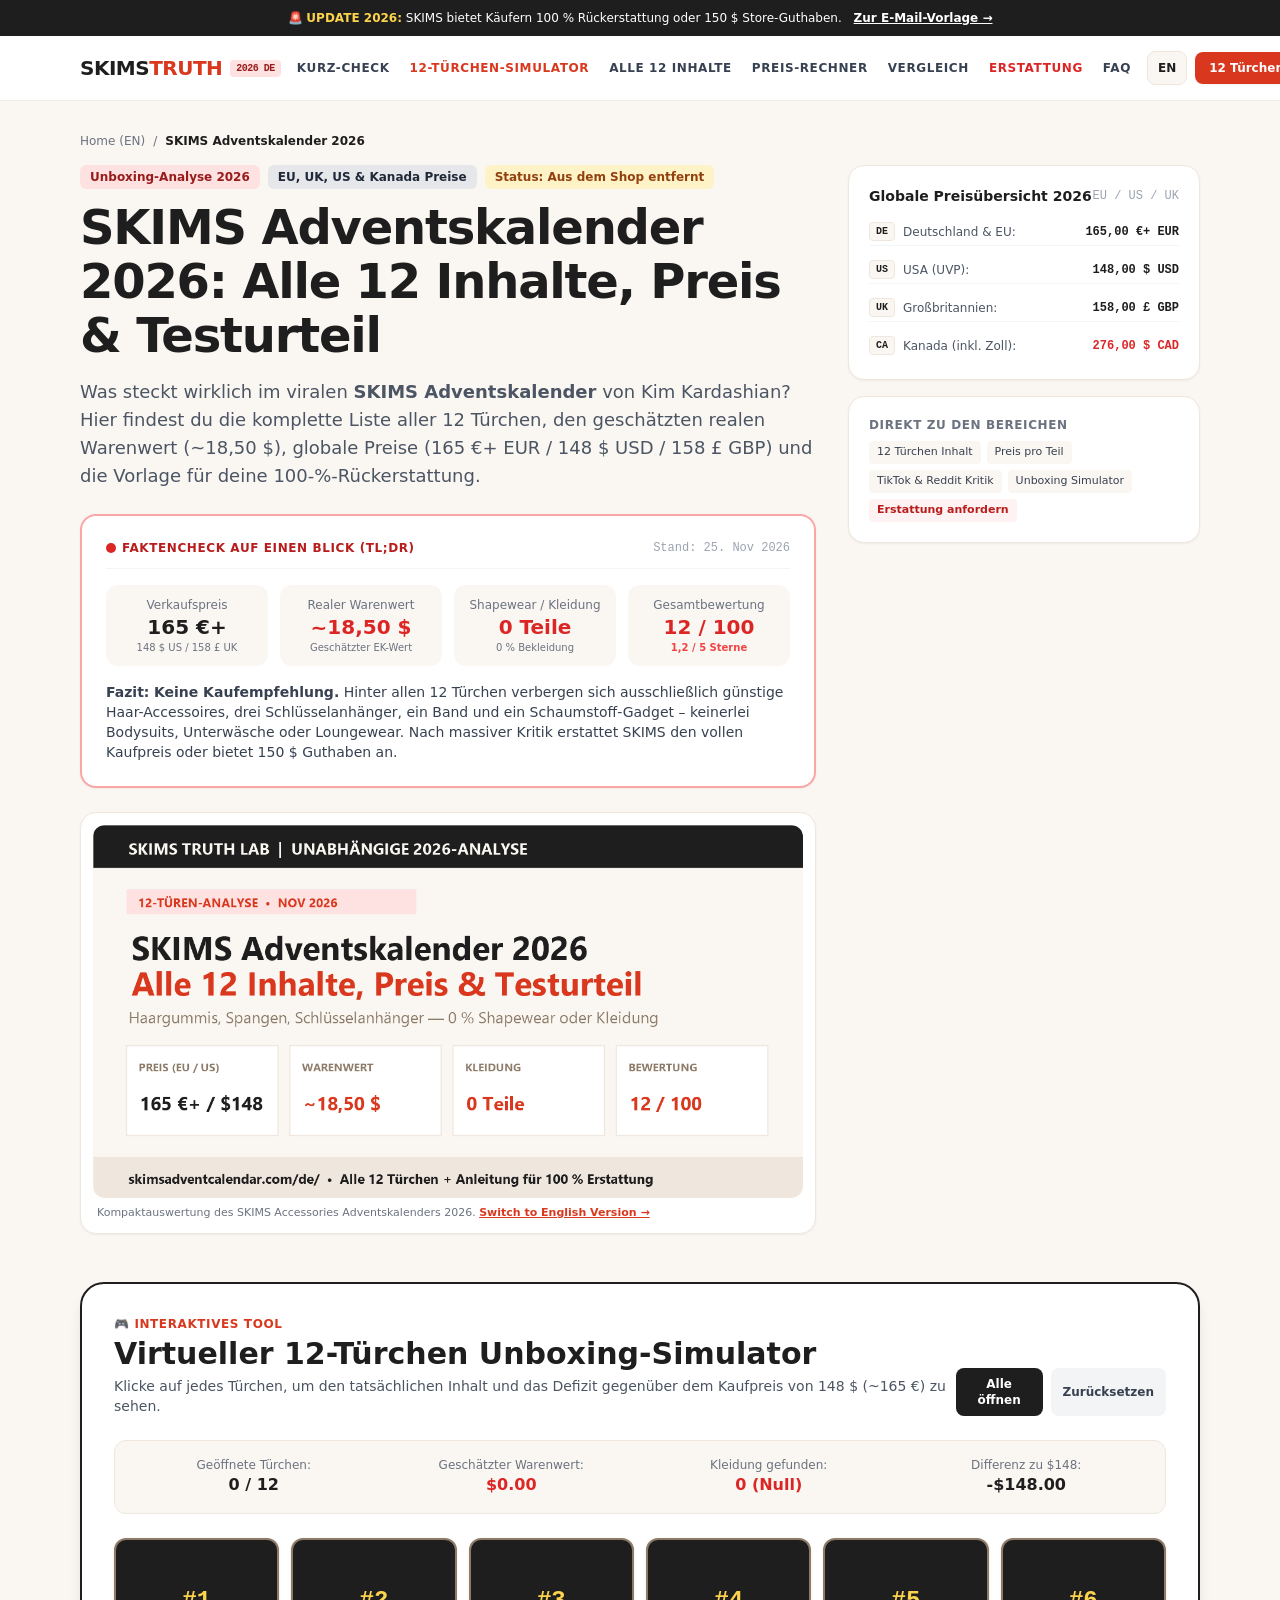
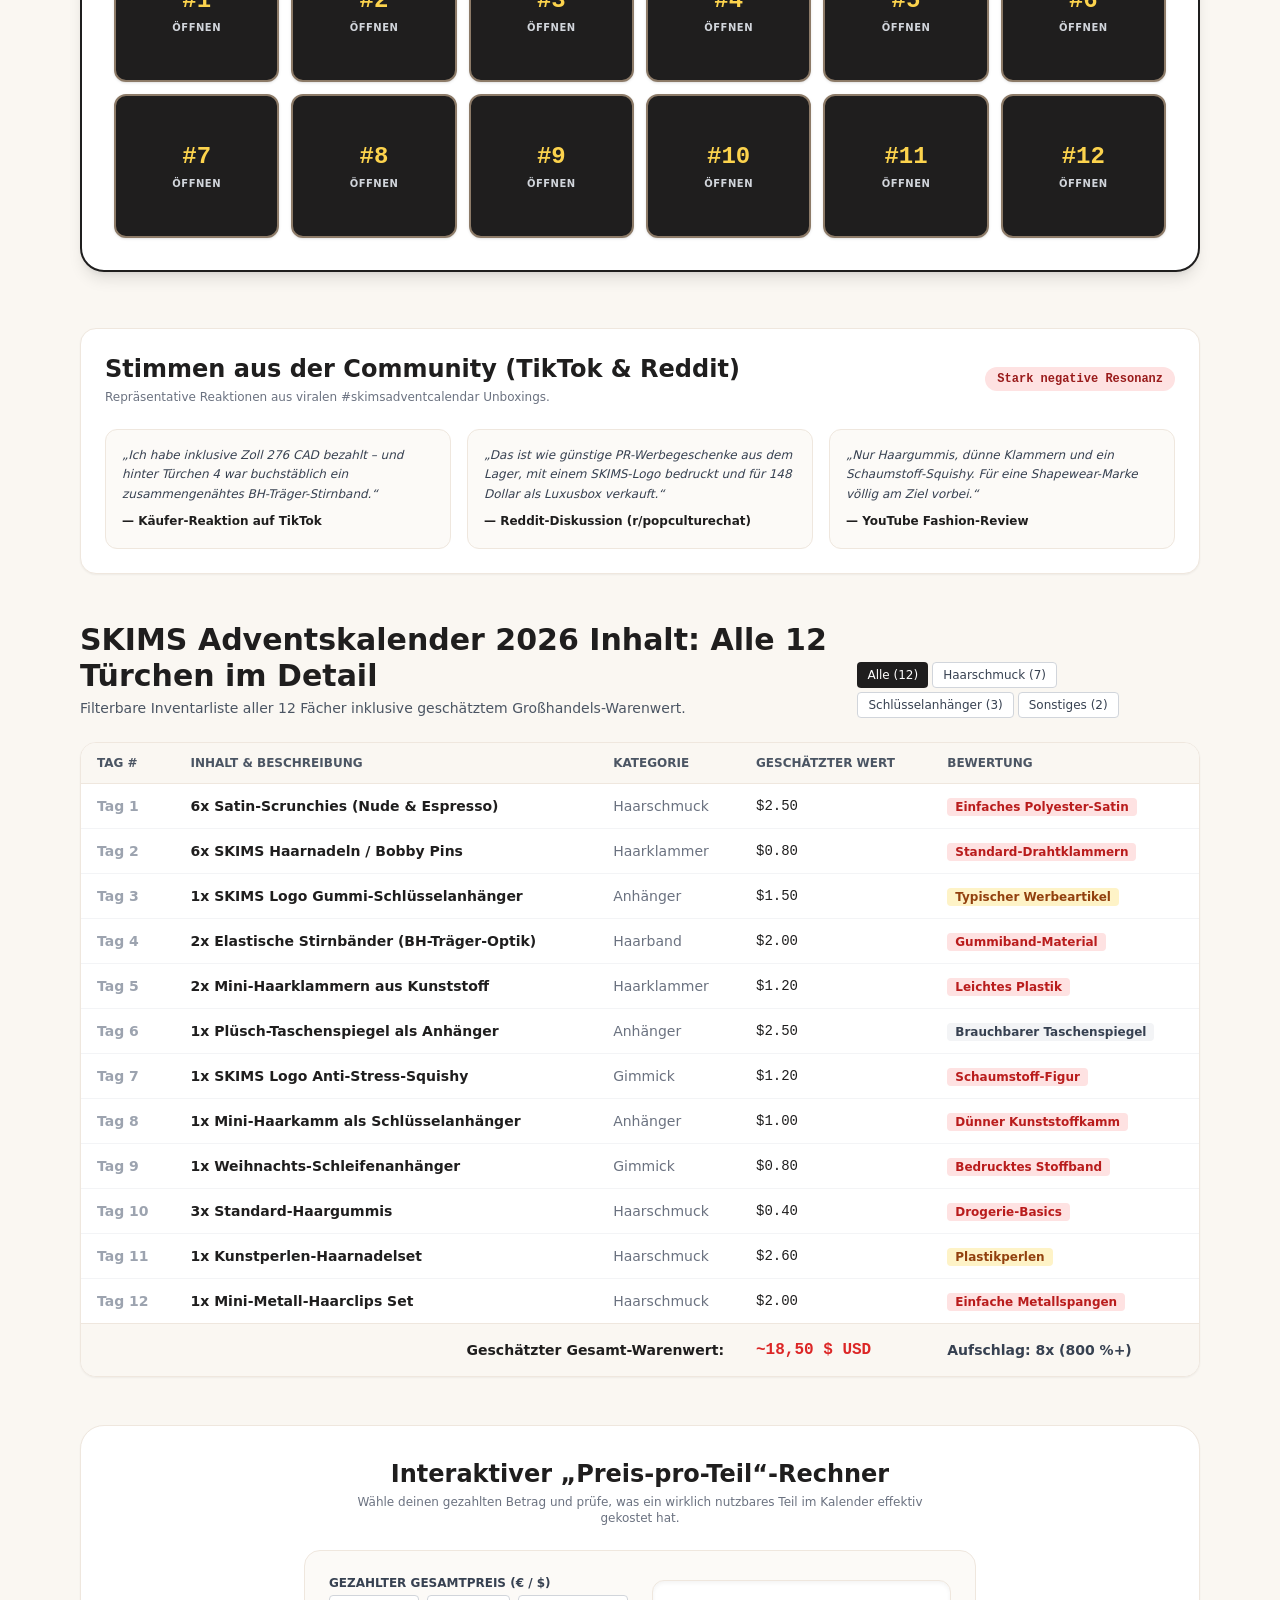
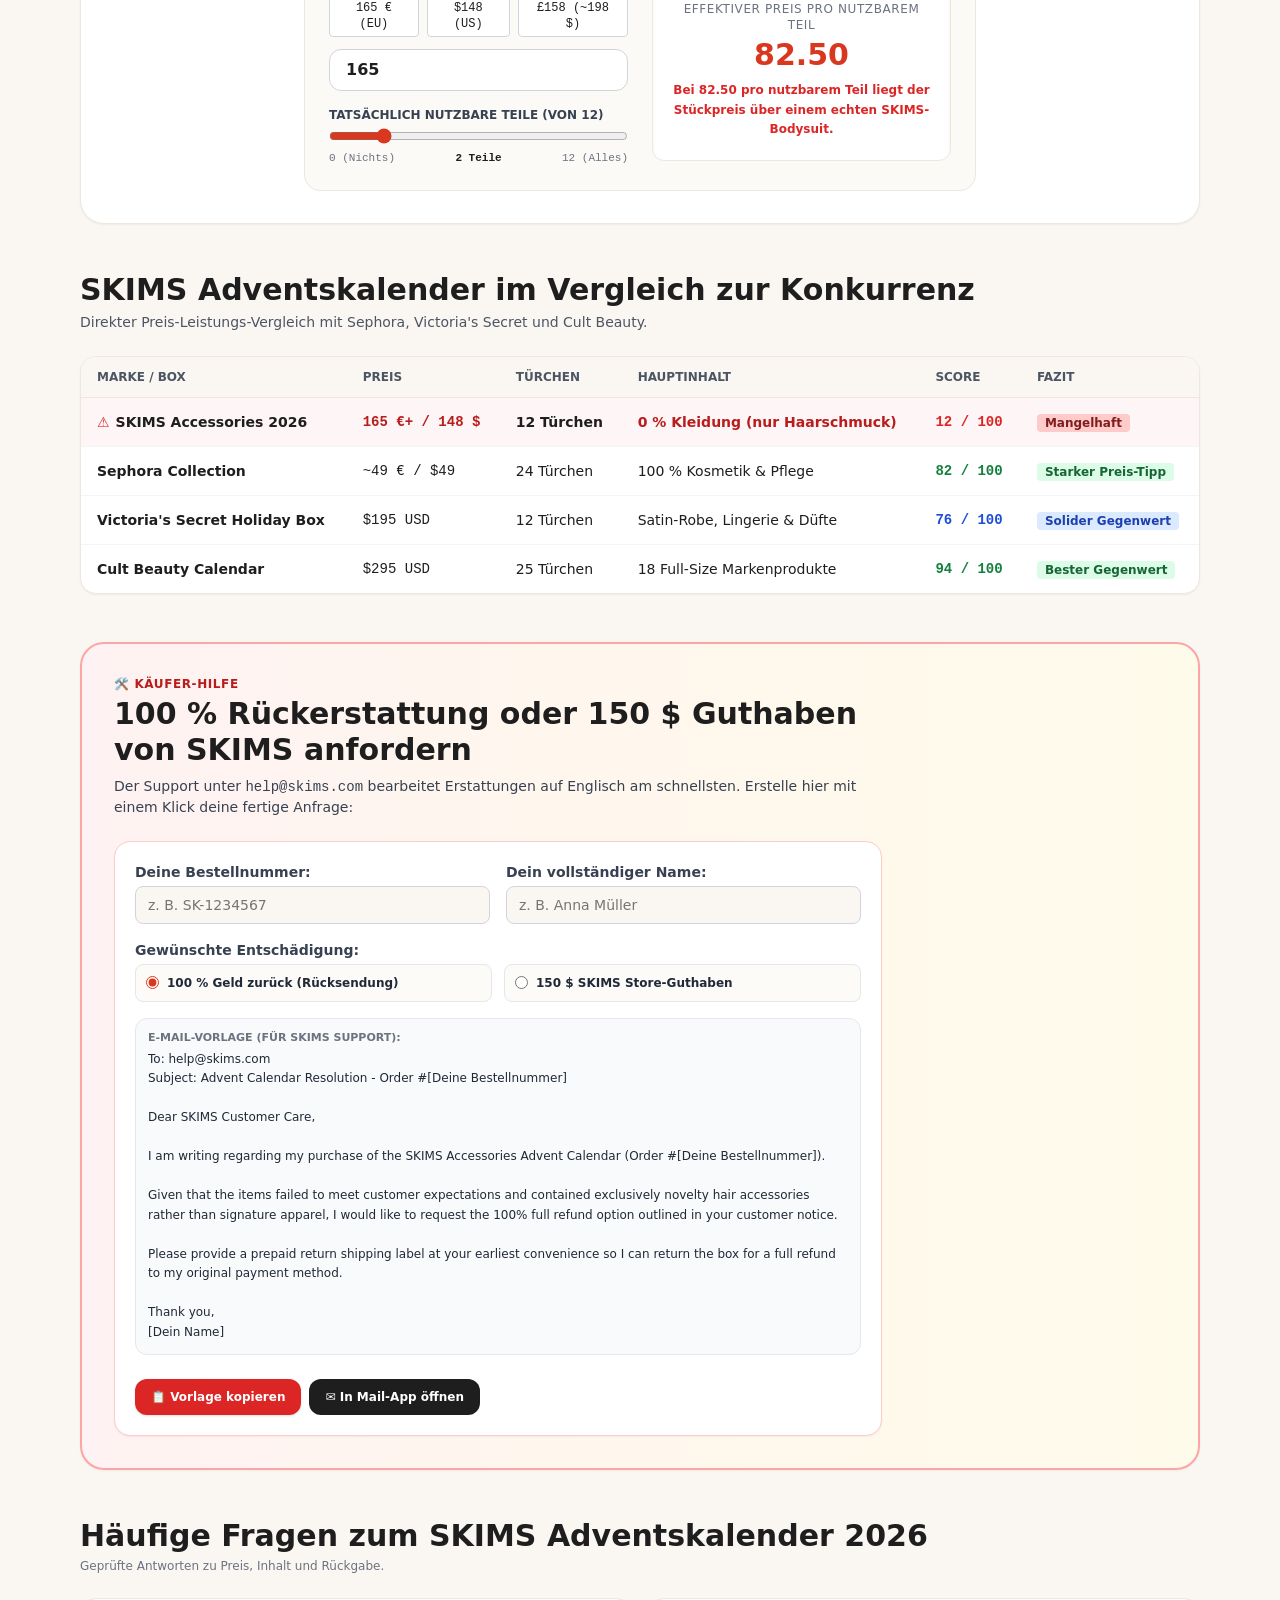
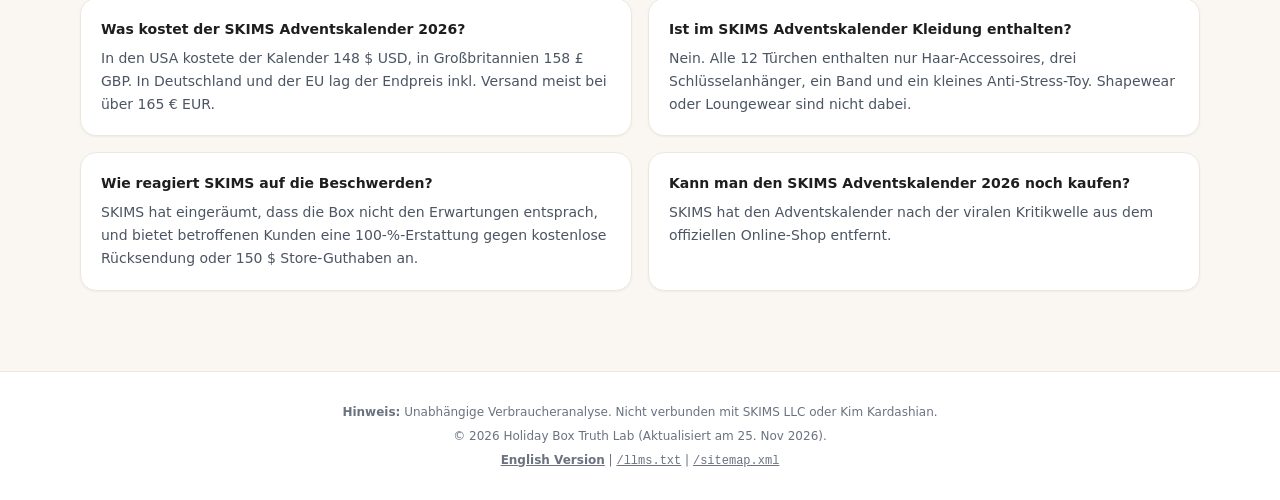
==== commit f66ad780: "Polish UI: prevent navbar wrapping, align rating badge, localize DE card" ====
--- a/de/index.html
+++ b/de/index.html
@@ -171,15 +171,15 @@
     </aside>
 
     <header class="border-b border-brand-nude/80 bg-white/95 backdrop-blur">
-      <div class="max-w-6xl mx-auto px-4 h-16 flex items-center justify-between">
-        <div class="flex items-center space-x-3">
-          <a href="/de/" class="text-xl font-black tracking-tight text-brand-charcoal flex items-center">
+      <div class="max-w-6xl mx-auto px-4 h-16 flex items-center justify-between gap-4">
+        <div class="flex items-center shrink-0">
+          <a href="/de/" class="text-xl font-black tracking-tight text-brand-charcoal flex items-center whitespace-nowrap">
             SKIMS<span class="text-brand-accent">TRUTH</span>
-            <span class="ml-2 text-[10px] bg-red-100 text-red-800 font-mono font-bold px-1.5 py-0.5 rounded uppercase">2026 DE</span>
+            <span class="ml-2 text-[10px] bg-red-100 text-red-800 font-mono font-bold px-1.5 py-0.5 rounded uppercase whitespace-nowrap">2026 DE</span>
           </a>
         </div>
 
-        <nav class="hidden lg:flex space-x-5 text-xs uppercase tracking-wider font-bold text-gray-700">
+        <nav class="hidden lg:flex items-center space-x-5 text-xs uppercase tracking-wider font-bold text-gray-700 whitespace-nowrap">
           <a href="#tldr-summary" class="hover:text-brand-accent transition">Kurz-Check</a>
           <a href="#unboxing-sim" class="hover:text-brand-accent transition text-brand-accent">12-Türchen-Simulator</a>
           <a href="#contents-breakdown" class="hover:text-brand-accent transition">Alle 12 Inhalte</a>
@@ -189,11 +189,11 @@
           <a href="#faq" class="hover:text-brand-accent transition">FAQ</a>
         </nav>
 
-        <div class="flex items-center space-x-2">
-          <a href="/" hreflang="en" class="bg-brand-cream border border-brand-nude text-brand-charcoal px-2.5 py-2 rounded-lg text-xs font-bold hover:bg-brand-nude transition" title="English Version">
+        <div class="flex items-center space-x-2 shrink-0">
+          <a href="/" hreflang="en" class="bg-brand-cream border border-brand-nude text-brand-charcoal px-2.5 py-2 rounded-lg text-xs font-bold hover:bg-brand-nude transition whitespace-nowrap" title="English Version">
             EN
           </a>
-          <a href="#unboxing-sim" class="bg-brand-accent text-white px-3.5 py-2 rounded-lg text-xs font-bold hover:bg-red-700 transition shadow-sm">
+          <a href="#unboxing-sim" class="bg-brand-accent text-white px-3.5 py-2 rounded-lg text-xs font-bold hover:bg-red-700 transition shadow-sm whitespace-nowrap">
             12 Türchen öffnen
           </a>
         </div>
@@ -240,23 +240,23 @@
           <div class="grid grid-cols-2 sm:grid-cols-4 gap-3 text-center mb-4">
             <div class="p-3 bg-brand-cream rounded-xl">
               <span class="text-xs text-gray-500 block">Verkaufspreis</span>
-              <span class="text-lg md:text-xl font-extrabold text-brand-charcoal">165 €+ / 148 $</span>
-              <span class="text-[10px] text-gray-500 block">158 £ UK / 276 $ CAD</span>
+              <span class="text-lg md:text-xl font-extrabold text-brand-charcoal whitespace-nowrap">165 €+</span>
+              <span class="text-[10px] text-gray-500 block">148 $ US / 158 £ UK</span>
             </div>
             <div class="p-3 bg-brand-cream rounded-xl">
               <span class="text-xs text-gray-500 block">Realer Warenwert</span>
-              <span class="text-lg md:text-xl font-extrabold text-red-600">~18,50 $</span>
+              <span class="text-lg md:text-xl font-extrabold text-red-600 whitespace-nowrap">~18,50 $</span>
               <span class="text-[10px] text-gray-500 block">Geschätzter EK-Wert</span>
             </div>
             <div class="p-3 bg-brand-cream rounded-xl">
               <span class="text-xs text-gray-500 block">Shapewear / Kleidung</span>
-              <span class="text-lg md:text-xl font-extrabold text-red-600">0 Teile</span>
+              <span class="text-lg md:text-xl font-extrabold text-red-600 whitespace-nowrap">0 Teile</span>
               <span class="text-[10px] text-gray-500 block">0 % Bekleidung</span>
             </div>
             <div class="p-3 bg-brand-cream rounded-xl">
               <span class="text-xs text-gray-500 block">Gesamtbewertung</span>
-              <span class="text-lg md:text-xl font-extrabold text-red-600">12 / 100</span>
-              <span class="text-[10px] text-red-500 font-bold">1,2 / 5 Sterne</span>
+              <span class="text-lg md:text-xl font-extrabold text-red-600 whitespace-nowrap">12 / 100</span>
+              <span class="text-[10px] text-red-500 font-bold block">1,2 / 5 Sterne</span>
             </div>
           </div>
 
@@ -287,19 +287,19 @@
           </h3>
           <ul class="text-xs space-y-2.5">
             <li class="flex justify-between items-center py-1 border-b border-gray-100">
-              <span class="text-gray-600">🇩🇪 Deutschland &amp; 🇪🇺 EU:</span>
+              <span class="text-gray-600 flex items-center gap-2"><span class="bg-brand-cream border border-brand-nude text-[10px] font-mono font-bold px-1.5 py-0.5 rounded text-brand-charcoal">DE</span> Deutschland &amp; EU:</span>
               <span class="font-bold font-mono text-brand-charcoal">165,00 €+ EUR</span>
             </li>
             <li class="flex justify-between items-center py-1 border-b border-gray-100">
-              <span class="text-gray-600">🇺🇸 USA (UVP):</span>
+              <span class="text-gray-600 flex items-center gap-2"><span class="bg-brand-cream border border-brand-nude text-[10px] font-mono font-bold px-1.5 py-0.5 rounded text-brand-charcoal">US</span> USA (UVP):</span>
               <span class="font-bold font-mono text-brand-charcoal">148,00 $ USD</span>
             </li>
             <li class="flex justify-between items-center py-1 border-b border-gray-100">
-              <span class="text-gray-600">🇬🇧 Großbritannien:</span>
+              <span class="text-gray-600 flex items-center gap-2"><span class="bg-brand-cream border border-brand-nude text-[10px] font-mono font-bold px-1.5 py-0.5 rounded text-brand-charcoal">UK</span> Großbritannien:</span>
               <span class="font-bold font-mono text-brand-charcoal">158,00 £ GBP</span>
             </li>
             <li class="flex justify-between items-center py-1">
-              <span class="text-gray-600">🇨🇦 Kanada (inkl. Zoll):</span>
+              <span class="text-gray-600 flex items-center gap-2"><span class="bg-brand-cream border border-brand-nude text-[10px] font-mono font-bold px-1.5 py-0.5 rounded text-brand-charcoal">CA</span> Kanada (inkl. Zoll):</span>
               <span class="font-bold font-mono text-red-600">276,00 $ CAD</span>
             </li>
           </ul>
--- a/styles.css
+++ b/styles.css
@@ -212,6 +212,8 @@
 .text-right { text-align: right; }
 .antialiased { -webkit-font-smoothing: antialiased; -moz-osx-font-smoothing: grayscale; }
 .whitespace-pre-wrap { white-space: pre-wrap; }
+.whitespace-nowrap { white-space: nowrap; }
+.shrink-0 { flex-shrink: 0; }
 .truncate { overflow: hidden; text-overflow: ellipsis; white-space: nowrap; }
 .line-clamp-2 { overflow: hidden; display: -webkit-box; -webkit-box-orient: vertical; -webkit-line-clamp: 2; }
 .list-disc { list-style-type: disc; }
